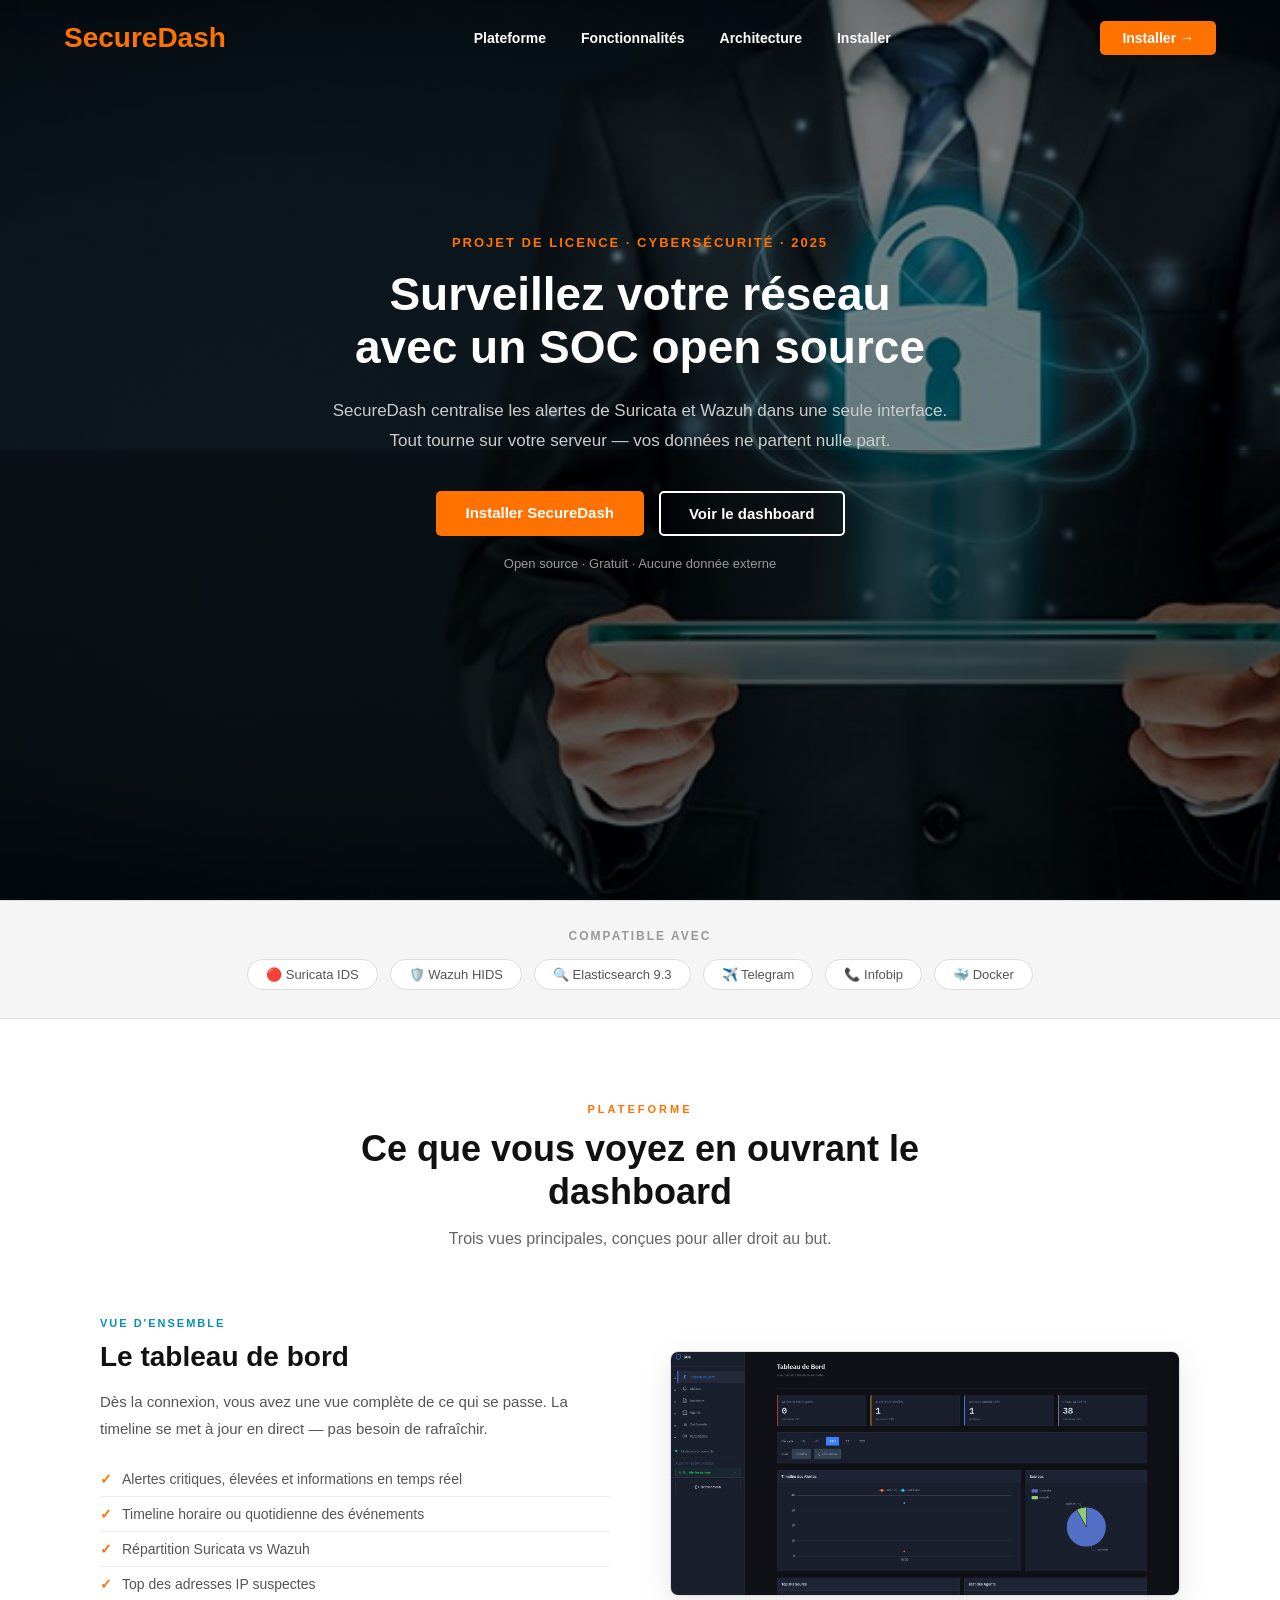
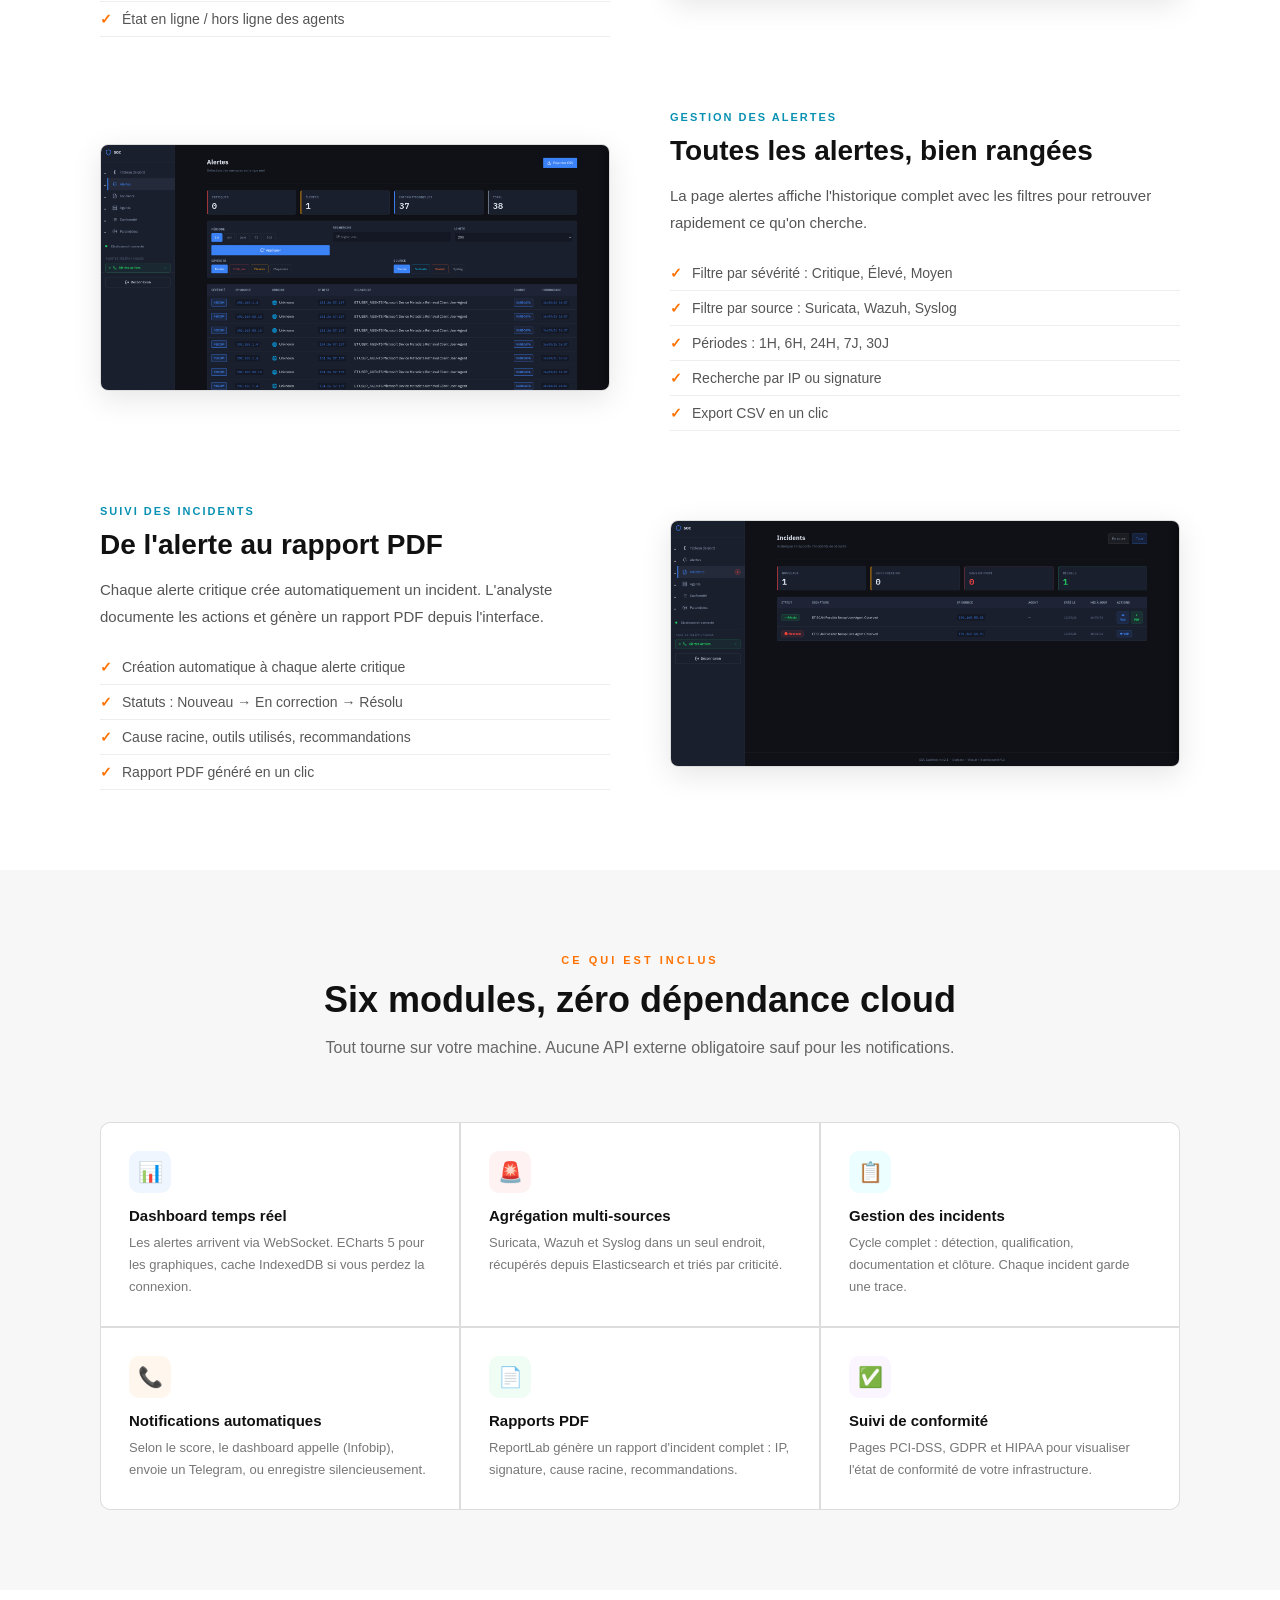
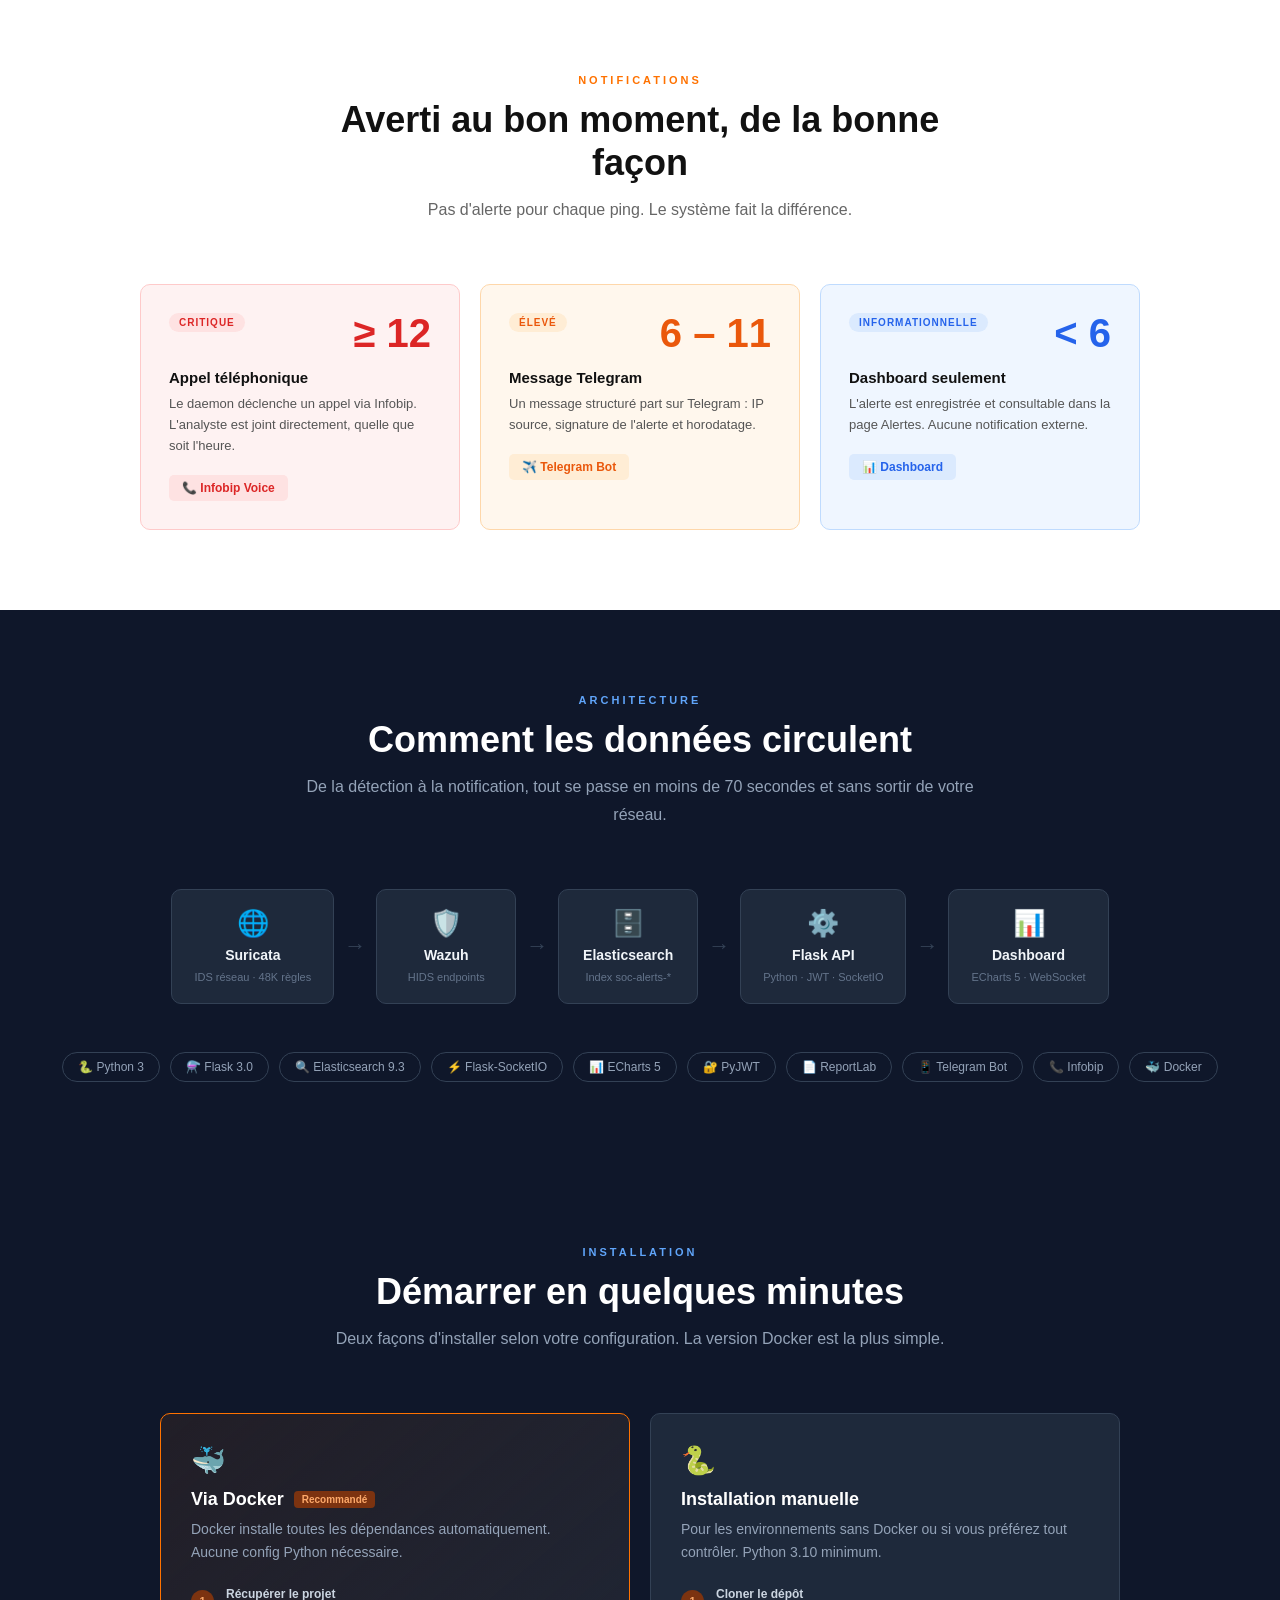
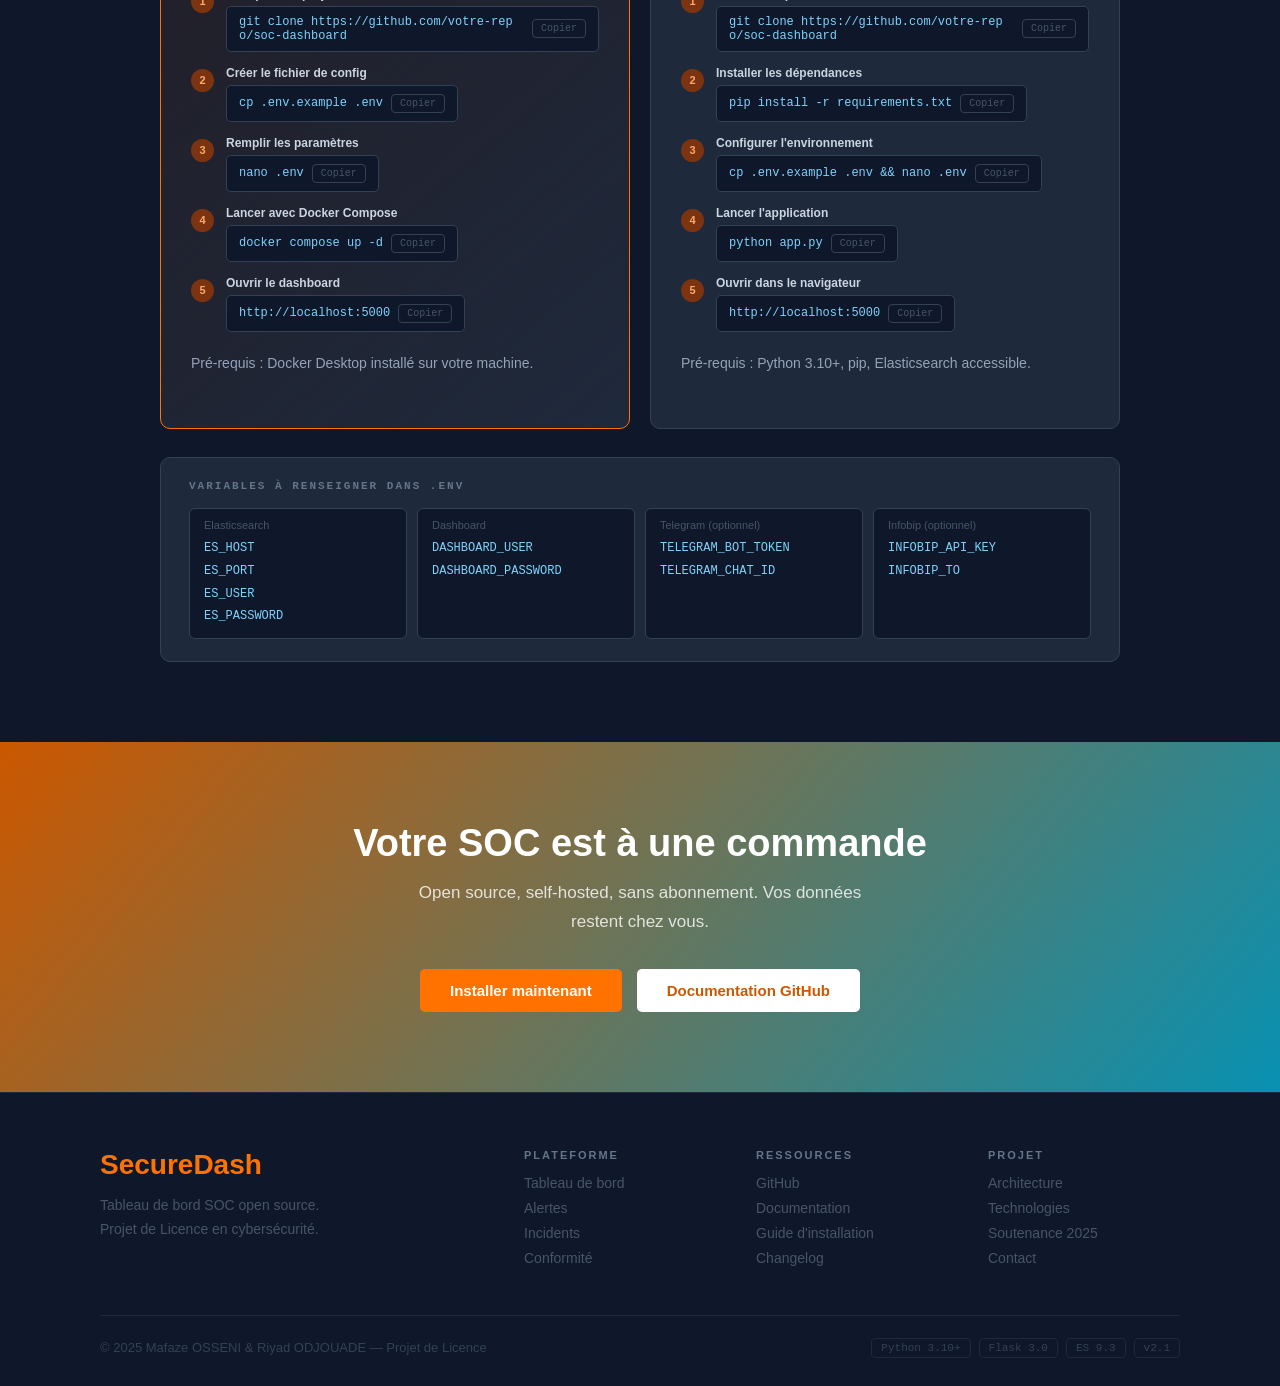
==== index.html @ e38f856a "site vitrine securedash" ====
<!DOCTYPE html>
<html lang="fr">
<head>
    <meta charset="UTF-8">
    <meta name="viewport" content="width=device-width, initial-scale=1.0">
    <title>Site vitrine Secure Dash</title>
    <link rel="stylesheet" href="style.css">
</head>
<body>

    <!-- HERO -->
    <div class="main">
        <div class="navbar">
            <div class="icon"> 
                <h2 class="logo">SecureDash</h2>
            </div>
            <div class="menu">
                <ul>
                    <li><a href="#plateforme">Plateforme</a></li>
                    <li><a href="#fonctionnalites">Fonctionnalités</a></li>
                    <li><a href="#architecture">Architecture</a></li>
                    <li><a href="#installer">Installer</a></li>
                </ul>
            </div>
            <div class="nav-btn">
                <a href="#installer" class="btn-installer">Installer →</a>
            </div>
        </div>

        <div class="hero-content">
            <p class="hero-label">Projet de Licence · Cybersécurité · 2025</p>
            <h1 class="hero-titre">Surveillez votre réseau<br>avec un SOC open source</h1>
            <p class="hero-desc">
                SecureDash centralise les alertes de Suricata et Wazuh dans une seule interface.<br>
                Tout tourne sur votre serveur — vos données ne partent nulle part.
            </p>
            <div class="hero-btns">
                <a href="#installer" class="btn-orange">Installer SecureDash</a>
                <a href="#plateforme" class="btn-transparent">Voir le dashboard</a>
            </div>
            <p class="hero-note">Open source · Gratuit · Aucune donnée externe</p>
        </div>
    </div>


    <!-- BARRE OUTILS -->
    <div class="barre-outils">
        <p class="barre-label">Compatible avec</p>
        <div class="outils-liste">
            <span class="outil">🔴 Suricata IDS</span>
            <span class="outil">🛡️ Wazuh HIDS</span>
            <span class="outil">🔍 Elasticsearch 9.3</span>
            <span class="outil">✈️ Telegram</span>
            <span class="outil">📞 Infobip</span>
            <span class="outil">🐳 Docker</span>
        </div>
    </div>


    <!-- PLATEFORME -->
    <div class="section" id="plateforme">
        <div class="section-header">
            <span class="section-tag">Plateforme</span>
            <h2>Ce que vous voyez en ouvrant le dashboard</h2>
            <p>Trois vues principales, conçues pour aller droit au but.</p>
        </div>

        <!-- Bloc 1 -->
        <div class="bloc-feature">
            <div class="bloc-texte">
                <span class="bloc-tag">Vue d'ensemble</span>
                <h3>Le tableau de bord</h3>
                <p>
                    Dès la connexion, vous avez une vue complète de ce qui se passe.
                    La timeline se met à jour en direct — pas besoin de rafraîchir.
                </p>
                <ul class="feature-list">
                    <li>Alertes critiques, élevées et informations en temps réel</li>
                    <li>Timeline horaire ou quotidienne des événements</li>
                    <li>Répartition Suricata vs Wazuh</li>
                    <li>Top des adresses IP suspectes</li>
                    <li>État en ligne / hors ligne des agents</li>
                </ul>
            </div>
            <div class="bloc-img">
                <img src="dashboard.png" alt="Tableau de bord SecureDash" onclick="ouvrirLightbox(this)">
            </div>
        </div>

        <!-- Bloc 2 -->
        <div class="bloc-feature bloc-feature-inverse">
            <div class="bloc-texte">
                <span class="bloc-tag">Gestion des alertes</span>
                <h3>Toutes les alertes, bien rangées</h3>
                <p>
                    La page alertes affiche l'historique complet avec les filtres
                    pour retrouver rapidement ce qu'on cherche.
                </p>
                <ul class="feature-list">
                    <li>Filtre par sévérité : Critique, Élevé, Moyen</li>
                    <li>Filtre par source : Suricata, Wazuh, Syslog</li>
                    <li>Périodes : 1H, 6H, 24H, 7J, 30J</li>
                    <li>Recherche par IP ou signature</li>
                    <li>Export CSV en un clic</li>
                </ul>
            </div>
            <div class="bloc-img">
                <img src="alertes.png" alt="Page alertes SecureDash" onclick="ouvrirLightbox(this)">
            </div>
        </div>

        <!-- Bloc 3 -->
        <div class="bloc-feature">
            <div class="bloc-texte">
                <span class="bloc-tag">Suivi des incidents</span>
                <h3>De l'alerte au rapport PDF</h3>
                <p>
                    Chaque alerte critique crée automatiquement un incident.
                    L'analyste documente les actions et génère un rapport PDF depuis l'interface.
                </p>
                <ul class="feature-list">
                    <li>Création automatique à chaque alerte critique</li>
                    <li>Statuts : Nouveau → En correction → Résolu</li>
                    <li>Cause racine, outils utilisés, recommandations</li>
                    <li>Rapport PDF généré en un clic</li>
                </ul>
            </div>
            <div class="bloc-img">
                <img src="incidents.png" alt="Gestion des incidents SecureDash" onclick="ouvrirLightbox(this)">
            </div>
        </div>
    </div>


    <!-- FONCTIONNALITES -->
    <div class="section section-gris" id="fonctionnalites">
        <div class="section-header">
            <span class="section-tag">Ce qui est inclus</span>
            <h2>Six modules, zéro dépendance cloud</h2>
            <p>Tout tourne sur votre machine. Aucune API externe obligatoire sauf pour les notifications.</p>
        </div>

        <div class="grille-6">

            <div class="carte">
                <div class="carte-icone icone-bleu">📊</div>
                <h4>Dashboard temps réel</h4>
                <p>Les alertes arrivent via WebSocket. ECharts 5 pour les graphiques, cache IndexedDB si vous perdez la connexion.</p>
            </div>

            <div class="carte">
                <div class="carte-icone icone-rouge">🚨</div>
                <h4>Agrégation multi-sources</h4>
                <p>Suricata, Wazuh et Syslog dans un seul endroit, récupérés depuis Elasticsearch et triés par criticité.</p>
            </div>

            <div class="carte">
                <div class="carte-icone icone-cyan">📋</div>
                <h4>Gestion des incidents</h4>
                <p>Cycle complet : détection, qualification, documentation et clôture. Chaque incident garde une trace.</p>
            </div>

            <div class="carte">
                <div class="carte-icone icone-orange">📞</div>
                <h4>Notifications automatiques</h4>
                <p>Selon le score, le dashboard appelle (Infobip), envoie un Telegram, ou enregistre silencieusement.</p>
            </div>

            <div class="carte">
                <div class="carte-icone icone-vert">📄</div>
                <h4>Rapports PDF</h4>
                <p>ReportLab génère un rapport d'incident complet : IP, signature, cause racine, recommandations.</p>
            </div>

            <div class="carte">
                <div class="carte-icone icone-violet">✅</div>
                <h4>Suivi de conformité</h4>
                <p>Pages PCI-DSS, GDPR et HIPAA pour visualiser l'état de conformité de votre infrastructure.</p>
            </div>

        </div>
    </div>


    <!-- NOTIFICATIONS -->
    <div class="section">
        <div class="section-header">
            <span class="section-tag">Notifications</span>
            <h2>Averti au bon moment, de la bonne façon</h2>
            <p>Pas d'alerte pour chaque ping. Le système fait la différence.</p>
        </div>

        <div class="grille-3">

            <div class="notif-carte notif-rouge">
                <div class="notif-haut">
                    <span class="notif-badge badge-rouge">CRITIQUE</span>
                    <span class="notif-score score-rouge">≥ 12</span>
                </div>
                <h4>Appel téléphonique</h4>
                <p>Le daemon déclenche un appel via Infobip. L'analyste est joint directement, quelle que soit l'heure.</p>
                <span class="notif-canal canal-rouge">📞 Infobip Voice</span>
            </div>

            <div class="notif-carte notif-orange">
                <div class="notif-haut">
                    <span class="notif-badge badge-orange">ÉLEVÉ</span>
                    <span class="notif-score score-orange">6 – 11</span>
                </div>
                <h4>Message Telegram</h4>
                <p>Un message structuré part sur Telegram : IP source, signature de l'alerte et horodatage.</p>
                <span class="notif-canal canal-orange">✈️ Telegram Bot</span>
            </div>

            <div class="notif-carte notif-bleu">
                <div class="notif-haut">
                    <span class="notif-badge badge-bleu">INFORMATIONNELLE</span>
                    <span class="notif-score score-bleu">&lt; 6</span>
                </div>
                <h4>Dashboard seulement</h4>
                <p>L'alerte est enregistrée et consultable dans la page Alertes. Aucune notification externe.</p>
                <span class="notif-canal canal-bleu">📊 Dashboard</span>
            </div>

        </div>
    </div>


    <!-- ARCHITECTURE -->
    <div class="section section-sombre" id="architecture">
        <div class="section-header">
            <span class="section-tag section-tag-clair">Architecture</span>
            <h2 class="titre-blanc">Comment les données circulent</h2>
            <p class="texte-gris">De la détection à la notification, tout se passe en moins de 70 secondes et sans sortir de votre réseau.</p>
        </div>

        <div class="flux">
            <div class="flux-bloc">
                <span class="flux-emoji">🌐</span>
                <strong>Suricata</strong>
                <small>IDS réseau · 48K règles</small>
            </div>
            <span class="flux-fleche">→</span>
            <div class="flux-bloc">
                <span class="flux-emoji">🛡️</span>
                <strong>Wazuh</strong>
                <small>HIDS endpoints</small>
            </div>
            <span class="flux-fleche">→</span>
            <div class="flux-bloc">
                <span class="flux-emoji">🗄️</span>
                <strong>Elasticsearch</strong>
                <small>Index soc-alerts-*</small>
            </div>
            <span class="flux-fleche">→</span>
            <div class="flux-bloc">
                <span class="flux-emoji">⚙️</span>
                <strong>Flask API</strong>
                <small>Python · JWT · SocketIO</small>
            </div>
            <span class="flux-fleche">→</span>
            <div class="flux-bloc">
                <span class="flux-emoji">📊</span>
                <strong>Dashboard</strong>
                <small>ECharts 5 · WebSocket</small>
            </div>
        </div>

        <div class="tech-liste">
            <span class="tech">🐍 Python 3</span>
            <span class="tech">⚗️ Flask 3.0</span>
            <span class="tech">🔍 Elasticsearch 9.3</span>
            <span class="tech">⚡ Flask-SocketIO</span>
            <span class="tech">📊 ECharts 5</span>
            <span class="tech">🔐 PyJWT</span>
            <span class="tech">📄 ReportLab</span>
            <span class="tech">📱 Telegram Bot</span>
            <span class="tech">📞 Infobip</span>
            <span class="tech">🐳 Docker</span>
        </div>
    </div>


    <!-- INSTALLATION -->
    <div class="section section-sombre" id="installer">
        <div class="section-header">
            <span class="section-tag section-tag-clair">Installation</span>
            <h2 class="titre-blanc">Démarrer en quelques minutes</h2>
            <p class="texte-gris">Deux façons d'installer selon votre configuration. La version Docker est la plus simple.</p>
        </div>

        <div class="install-grille">

            <!-- Docker -->
            <div class="install-carte install-vedette">
                <span class="install-emoji">🐳</span>
                <h3>Via Docker <span class="tag-recommande">Recommandé</span></h3>
                <p>Docker installe toutes les dépendances automatiquement. Aucune config Python nécessaire.</p>

                <div class="etapes">
                    <div class="etape">
                        <span class="etape-num">1</span>
                        <div>
                            <p class="etape-label">Récupérer le projet</p>
                            <div class="code-ligne">
                                <code>git clone https://github.com/votre-repo/soc-dashboard</code>
                                <button class="btn-copier" onclick="copier(this)">Copier</button>
                            </div>
                        </div>
                    </div>
                    <div class="etape">
                        <span class="etape-num">2</span>
                        <div>
                            <p class="etape-label">Créer le fichier de config</p>
                            <div class="code-ligne">
                                <code>cp .env.example .env</code>
                                <button class="btn-copier" onclick="copier(this)">Copier</button>
                            </div>
                        </div>
                    </div>
                    <div class="etape">
                        <span class="etape-num">3</span>
                        <div>
                            <p class="etape-label">Remplir les paramètres</p>
                            <div class="code-ligne">
                                <code>nano .env</code>
                                <button class="btn-copier" onclick="copier(this)">Copier</button>
                            </div>
                        </div>
                    </div>
                    <div class="etape">
                        <span class="etape-num">4</span>
                        <div>
                            <p class="etape-label">Lancer avec Docker Compose</p>
                            <div class="code-ligne">
                                <code>docker compose up -d</code>
                                <button class="btn-copier" onclick="copier(this)">Copier</button>
                            </div>
                        </div>
                    </div>
                    <div class="etape">
                        <span class="etape-num">5</span>
                        <div>
                            <p class="etape-label">Ouvrir le dashboard</p>
                            <div class="code-ligne">
                                <code>http://localhost:5000</code>
                                <button class="btn-copier" onclick="copier(this)">Copier</button>
                            </div>
                        </div>
                    </div>
                </div>
                <p class="install-note">Pré-requis : Docker Desktop installé sur votre machine.</p>
            </div>

            <!-- Manuel -->
            <div class="install-carte">
                <span class="install-emoji">🐍</span>
                <h3>Installation manuelle</h3>
                <p>Pour les environnements sans Docker ou si vous préférez tout contrôler. Python 3.10 minimum.</p>

                <div class="etapes">
                    <div class="etape">
                        <span class="etape-num">1</span>
                        <div>
                            <p class="etape-label">Cloner le dépôt</p>
                            <div class="code-ligne">
                                <code>git clone https://github.com/votre-repo/soc-dashboard</code>
                                <button class="btn-copier" onclick="copier(this)">Copier</button>
                            </div>
                        </div>
                    </div>
                    <div class="etape">
                        <span class="etape-num">2</span>
                        <div>
                            <p class="etape-label">Installer les dépendances</p>
                            <div class="code-ligne">
                                <code>pip install -r requirements.txt</code>
                                <button class="btn-copier" onclick="copier(this)">Copier</button>
                            </div>
                        </div>
                    </div>
                    <div class="etape">
                        <span class="etape-num">3</span>
                        <div>
                            <p class="etape-label">Configurer l'environnement</p>
                            <div class="code-ligne">
                                <code>cp .env.example .env && nano .env</code>
                                <button class="btn-copier" onclick="copier(this)">Copier</button>
                            </div>
                        </div>
                    </div>
                    <div class="etape">
                        <span class="etape-num">4</span>
                        <div>
                            <p class="etape-label">Lancer l'application</p>
                            <div class="code-ligne">
                                <code>python app.py</code>
                                <button class="btn-copier" onclick="copier(this)">Copier</button>
                            </div>
                        </div>
                    </div>
                    <div class="etape">
                        <span class="etape-num">5</span>
                        <div>
                            <p class="etape-label">Ouvrir dans le navigateur</p>
                            <div class="code-ligne">
                                <code>http://localhost:5000</code>
                                <button class="btn-copier" onclick="copier(this)">Copier</button>
                            </div>
                        </div>
                    </div>
                </div>
                <p class="install-note">Pré-requis : Python 3.10+, pip, Elasticsearch accessible.</p>
            </div>

        </div>

        <!-- Config .env -->
        <div class="env-bloc">
            <p class="env-titre">Variables à renseigner dans .env</p>
            <div class="env-grille">
                <div class="env-item">
                    <p class="env-cat">Elasticsearch</p>
                    <code>ES_HOST<br>ES_PORT<br>ES_USER<br>ES_PASSWORD</code>
                </div>
                <div class="env-item">
                    <p class="env-cat">Dashboard</p>
                    <code>DASHBOARD_USER<br>DASHBOARD_PASSWORD</code>
                </div>
                <div class="env-item">
                    <p class="env-cat">Telegram (optionnel)</p>
                    <code>TELEGRAM_BOT_TOKEN<br>TELEGRAM_CHAT_ID</code>
                </div>
                <div class="env-item">
                    <p class="env-cat">Infobip (optionnel)</p>
                    <code>INFOBIP_API_KEY<br>INFOBIP_TO</code>
                </div>
            </div>
        </div>
    </div>


    <!-- CTA -->
    <div class="cta">
        <h2>Votre SOC est à une commande</h2>
        <p>Open source, self-hosted, sans abonnement. Vos données restent chez vous.</p>
        <div class="cta-btns">
            <a href="#installer" class="btn-orange">Installer maintenant</a>
            <a href="https://github.com" class="btn-blanc" target="_blank">Documentation GitHub</a>
        </div>
    </div>


    <!-- FOOTER -->
    <div class="footer">
        <div class="footer-contenu">
            <div class="footer-marque">
                <h3 class="logo">SecureDash</h3>
                <p>Tableau de bord SOC open source.<br>Projet de Licence en cybersécurité.</p>
            </div>
            <div class="footer-col">
                <p class="footer-titre">Plateforme</p>
                <ul>
                    <li><a href="#plateforme">Tableau de bord</a></li>
                    <li><a href="#plateforme">Alertes</a></li>
                    <li><a href="#plateforme">Incidents</a></li>
                    <li><a href="#fonctionnalites">Conformité</a></li>
                </ul>
            </div>
            <div class="footer-col">
                <p class="footer-titre">Ressources</p>
                <ul>
                    <li><a href="https://github.com" target="_blank">GitHub</a></li>
                    <li><a href="#">Documentation</a></li>
                    <li><a href="#">Guide d'installation</a></li>
                    <li><a href="#">Changelog</a></li>
                </ul>
            </div>
            <div class="footer-col">
                <p class="footer-titre">Projet</p>
                <ul>
                    <li><a href="#architecture">Architecture</a></li>
                    <li><a href="#fonctionnalites">Technologies</a></li>
                    <li><a href="#">Soutenance 2025</a></li>
                    <li><a href="mailto:">Contact</a></li>
                </ul>
            </div>
        </div>
        <div class="footer-bas">
            <p>© 2025 Mafaze OSSENI &amp; Riyad ODJOUADE — Projet de Licence</p>
            <div class="footer-tags">
                <span>Python 3.10+</span>
                <span>Flask 3.0</span>
                <span>ES 9.3</span>
                <span>v2.1</span>
            </div>
        </div>
    </div>


    <!-- LIGHTBOX -->
    <div class="lightbox" id="lightbox" onclick="fermerLightbox()">
        <button class="lightbox-fermer" onclick="fermerLightbox()">✕ Fermer</button>
        <img id="lightbox-img" src="" alt="">
    </div>


    <script src="script.js"></script>

</body>
</html>
---- style.css ----
* {
    margin: 0;
    padding: 0;
    box-sizing: border-box;
}

body {
    font-family: 'Arial', sans-serif;
    color: #222;
}

/* =============================================
   NAVBAR & HERO
============================================= */

.main {
    width: 100%;
    background: linear-gradient(to top, rgba(0,0,0,0.65) 50%, rgba(0,0,0,0.5) 50%), url(cyber-security-article.jpg);
    background-position: center;
    background-size: cover;
    height: 100vh;
}

.navbar {
    width: 90%;
    max-width: 1200px;
    height: 75px;
    margin: auto;
    display: flex;
    align-items: center;
    justify-content: space-between;
}

.icon {
    width: 200px;
    height: 70px;
    display: flex;
    align-items: center;
}

.logo {
    color: #ff7200;
    font-size: 28px;
    font-family: 'Arial';
    font-weight: bold;
}

.menu ul {
    display: flex;
    gap: 35px;
    list-style: none;
    margin: 0;
    padding: 0;
    float: none;
}

.menu ul li {
    margin: 0;
}

.menu ul li a {
    text-decoration: none;
    color: #fff;
    font-family: 'Arial';
    font-weight: bold;
    font-size: 14px;
    transition: 0.4s ease-in-out;
}

.menu ul li a:hover {
    color: #ff7200;
}

.nav-btn {
    display: flex;
    align-items: center;
}

.btn-installer {
    background: #ff7200;
    color: #fff;
    text-decoration: none;
    padding: 9px 22px;
    font-size: 14px;
    font-weight: bold;
    border-radius: 5px;
    transition: 0.3s;
}

.btn-installer:hover {
    background: #e06400;
}

/* Hero content */

.hero-content {
    width: 90%;
    max-width: 700px;
    margin: 0 auto;
    padding-top: 160px;
    text-align: center;
}

.hero-label {
    color: #ff7200;
    font-size: 13px;
    font-weight: bold;
    letter-spacing: 2px;
    text-transform: uppercase;
    margin-bottom: 18px;
}

.hero-titre {
    color: #fff;
    font-size: 46px;
    font-weight: bold;
    line-height: 1.15;
    margin-bottom: 22px;
}

.hero-desc {
    color: #ccc;
    font-size: 17px;
    line-height: 1.75;
    margin-bottom: 36px;
}

.hero-btns {
    display: flex;
    gap: 15px;
    justify-content: center;
    margin-bottom: 20px;
}

.btn-orange {
    background: #ff7200;
    color: #fff;
    text-decoration: none;
    padding: 13px 30px;
    font-size: 15px;
    font-weight: bold;
    border-radius: 5px;
    transition: 0.3s;
}

.btn-orange:hover {
    background: #e06400;
}

.btn-transparent {
    background: transparent;
    color: #fff;
    text-decoration: none;
    padding: 12px 28px;
    font-size: 15px;
    font-weight: bold;
    border: 2px solid #fff;
    border-radius: 5px;
    transition: 0.3s;
}

.btn-transparent:hover {
    border-color: #ff7200;
    color: #ff7200;
}

.hero-note {
    color: #999;
    font-size: 13px;
}


/* =============================================
   BARRE OUTILS
============================================= */

.barre-outils {
    background: #f5f5f5;
    border-top: 1px solid #e0e0e0;
    border-bottom: 1px solid #e0e0e0;
    padding: 28px 40px;
    text-align: center;
}

.barre-label {
    font-size: 12px;
    font-weight: bold;
    color: #999;
    letter-spacing: 2px;
    text-transform: uppercase;
    margin-bottom: 16px;
}

.outils-liste {
    display: flex;
    justify-content: center;
    gap: 12px;
    flex-wrap: wrap;
}

.outil {
    font-size: 13px;
    color: #555;
    background: #fff;
    border: 1px solid #ddd;
    padding: 7px 18px;
    border-radius: 999px;
    display: flex;
    align-items: center;
    gap: 6px;
}


/* =============================================
   SECTIONS — BASE
============================================= */

.section {
    padding: 80px 40px;
    background: #fff;
}

.section-gris {
    background: #f7f7f7;
}

.section-sombre {
    background: #0f172a;
}

.section-header {
    text-align: center;
    max-width: 680px;
    margin: 0 auto 60px auto;
}

.section-tag {
    display: inline-block;
    font-size: 11px;
    font-weight: bold;
    color: #ff7200;
    letter-spacing: 3px;
    text-transform: uppercase;
    margin-bottom: 12px;
}

.section-tag-clair {
    color: #60a5fa;
}

.section-header h2 {
    font-size: 36px;
    font-weight: bold;
    color: #111;
    margin-bottom: 12px;
    line-height: 1.2;
}

.titre-blanc {
    color: #fff !important;
}

.section-header p {
    font-size: 16px;
    color: #666;
    line-height: 1.75;
}

.texte-gris {
    color: #94a3b8 !important;
}


/* =============================================
   BLOCS FEATURE (texte + image)
============================================= */

.bloc-feature {
    width: 90%;
    max-width: 1100px;
    margin: 0 auto 70px auto;
    display: flex;
    align-items: center;
    gap: 60px;
}

.bloc-feature:last-child {
    margin-bottom: 0;
}

.bloc-feature-inverse {
    flex-direction: row-reverse;
}

.bloc-texte {
    flex: 1;
}

.bloc-tag {
    display: inline-block;
    font-size: 11px;
    font-weight: bold;
    color: #0891b2;
    letter-spacing: 2px;
    text-transform: uppercase;
    margin-bottom: 10px;
}

.bloc-texte h3 {
    font-size: 28px;
    font-weight: bold;
    color: #111;
    margin-bottom: 14px;
    line-height: 1.25;
}

.bloc-texte p {
    font-size: 15px;
    color: #555;
    line-height: 1.8;
    margin-bottom: 20px;
}

.feature-list {
    list-style: none;
    padding: 0;
}

.feature-list li {
    font-size: 14px;
    color: #555;
    padding: 9px 0;
    border-bottom: 1px solid #eee;
    padding-left: 22px;
    position: relative;
}

.feature-list li::before {
    content: '✓';
    position: absolute;
    left: 0;
    color: #ff7200;
    font-weight: bold;
}

.bloc-img {
    flex: 1;
}

.bloc-img img {
    width: 100%;
    border: 1px solid #ddd;
    border-radius: 8px;
    box-shadow: 0 8px 30px rgba(0,0,0,0.1);
    cursor: zoom-in;
    transition: 0.2s;
}

.bloc-img img:hover {
    transform: translateY(-4px);
    box-shadow: 0 16px 40px rgba(0,0,0,0.14);
}


/* =============================================
   GRILLE FONCTIONNALITES
============================================= */

.grille-6 {
    width: 90%;
    max-width: 1100px;
    margin: 0 auto;
    display: flex;
    flex-wrap: wrap;
    gap: 2px;
    background: #ddd;
    border: 1px solid #ddd;
    border-radius: 10px;
    overflow: hidden;
}

.carte {
    background: #fff;
    padding: 28px;
    flex: 1 1 calc(33.33% - 2px);
    min-width: 260px;
    transition: 0.2s;
}

.carte:hover {
    background: #fafafa;
}

.carte-icone {
    width: 42px;
    height: 42px;
    border-radius: 10px;
    display: flex;
    align-items: center;
    justify-content: center;
    font-size: 20px;
    margin-bottom: 14px;
}

.icone-bleu   { background: #eff6ff; }
.icone-rouge  { background: #fef2f2; }
.icone-cyan   { background: #ecfeff; }
.icone-orange { background: #fff7ed; }
.icone-vert   { background: #f0fdf4; }
.icone-violet { background: #faf5ff; }

.carte h4 {
    font-size: 15px;
    font-weight: bold;
    color: #111;
    margin-bottom: 8px;
}

.carte p {
    font-size: 13px;
    color: #777;
    line-height: 1.7;
}


/* =============================================
   NOTIFICATIONS
============================================= */

.grille-3 {
    width: 90%;
    max-width: 1000px;
    margin: 0 auto;
    display: flex;
    gap: 20px;
    flex-wrap: wrap;
}

.notif-carte {
    flex: 1;
    min-width: 260px;
    border-radius: 10px;
    border: 1px solid;
    padding: 28px;
}

.notif-rouge  { background: #fef2f2; border-color: #fecaca; }
.notif-orange { background: #fff7ed; border-color: #fed7aa; }
.notif-bleu   { background: #eff6ff; border-color: #bfdbfe; }

.notif-haut {
    display: flex;
    justify-content: space-between;
    align-items: flex-start;
    margin-bottom: 16px;
}

.notif-badge {
    font-size: 10px;
    font-weight: bold;
    padding: 4px 10px;
    border-radius: 999px;
    letter-spacing: 1px;
}

.badge-rouge  { background: #fee2e2; color: #dc2626; }
.badge-orange { background: #ffedd5; color: #ea580c; }
.badge-bleu   { background: #dbeafe; color: #2563eb; }

.notif-score {
    font-size: 40px;
    font-weight: bold;
    line-height: 1;
}

.score-rouge  { color: #dc2626; }
.score-orange { color: #ea580c; }
.score-bleu   { color: #2563eb; }

.notif-carte h4 {
    font-size: 15px;
    font-weight: bold;
    color: #111;
    margin-bottom: 8px;
}

.notif-carte p {
    font-size: 13px;
    color: #555;
    line-height: 1.6;
    margin-bottom: 18px;
}

.notif-canal {
    display: inline-flex;
    align-items: center;
    gap: 6px;
    font-size: 12px;
    font-weight: bold;
    padding: 6px 13px;
    border-radius: 5px;
}

.canal-rouge  { background: #fee2e2; color: #dc2626; }
.canal-orange { background: #ffedd5; color: #ea580c; }
.canal-bleu   { background: #dbeafe; color: #2563eb; }


/* =============================================
   ARCHITECTURE
============================================= */

.flux {
    display: flex;
    align-items: center;
    justify-content: center;
    flex-wrap: wrap;
    gap: 0;
    margin-bottom: 48px;
}

.flux-bloc {
    background: #1e293b;
    border: 1px solid #334155;
    border-radius: 10px;
    padding: 18px 22px;
    text-align: center;
    min-width: 140px;
    transition: 0.2s;
}

.flux-bloc:hover {
    border-color: #ff7200;
}

.flux-emoji {
    font-size: 26px;
    display: block;
    margin-bottom: 8px;
}

.flux-bloc strong {
    display: block;
    font-size: 14px;
    color: #f1f5f9;
    margin-bottom: 4px;
}

.flux-bloc small {
    font-size: 11px;
    color: #64748b;
}

.flux-fleche {
    font-size: 22px;
    color: #334155;
    padding: 0 10px;
}

.tech-liste {
    display: flex;
    gap: 10px;
    flex-wrap: wrap;
    justify-content: center;
}

.tech {
    font-size: 12px;
    padding: 7px 15px;
    border: 1px solid #334155;
    border-radius: 999px;
    color: #94a3b8;
    display: flex;
    align-items: center;
    gap: 6px;
    transition: 0.2s;
    cursor: default;
}

.tech:hover {
    border-color: #ff7200;
    color: #ff7200;
}


/* =============================================
   INSTALLATION
============================================= */

.install-grille {
    width: 90%;
    max-width: 960px;
    margin: 0 auto;
    display: flex;
    gap: 20px;
    flex-wrap: wrap;
}

.install-carte {
    flex: 1;
    min-width: 300px;
    background: #1e293b;
    border: 1px solid #334155;
    border-radius: 10px;
    padding: 30px;
    transition: 0.2s;
}

.install-carte:hover {
    border-color: #ff7200;
}

.install-vedette {
    border-color: #ff7200;
    background: linear-gradient(140deg, rgba(255,114,0,0.08), #1e293b);
}

.install-emoji {
    font-size: 28px;
    display: block;
    margin-bottom: 12px;
}

.install-carte h3 {
    font-size: 18px;
    font-weight: bold;
    color: #fff;
    margin-bottom: 8px;
    display: flex;
    align-items: center;
    gap: 10px;
}

.tag-recommande {
    font-size: 10px;
    background: #7c3310;
    color: #fda96a;
    padding: 3px 8px;
    border-radius: 4px;
    font-weight: bold;
}

.install-carte > p {
    font-size: 14px;
    color: #94a3b8;
    line-height: 1.6;
    margin-bottom: 24px;
}

.etapes {
    margin-bottom: 20px;
}

.etape {
    display: flex;
    gap: 12px;
    margin-bottom: 14px;
    align-items: flex-start;
}

.etape-num {
    width: 23px;
    height: 23px;
    border-radius: 50%;
    background: #7c3310;
    font-size: 11px;
    color: #fda96a;
    font-weight: bold;
    display: flex;
    align-items: center;
    justify-content: center;
    flex-shrink: 0;
    margin-top: 3px;
}

.etape-label {
    font-size: 12px;
    font-weight: bold;
    color: #cbd5e1;
    margin-bottom: 5px;
}

.code-ligne {
    background: #0f172a;
    border: 1px solid #334155;
    border-radius: 5px;
    padding: 8px 12px;
    display: flex;
    align-items: center;
    justify-content: space-between;
    gap: 8px;
}

.code-ligne code {
    font-size: 12px;
    color: #7dd3fc;
    font-family: 'Courier New', monospace;
    word-break: break-all;
}

.btn-copier {
    font-size: 10px;
    color: #475569;
    cursor: pointer;
    padding: 3px 8px;
    border: 1px solid #334155;
    border-radius: 4px;
    background: none;
    font-family: 'Courier New', monospace;
    white-space: nowrap;
    transition: 0.15s;
}

.btn-copier:hover {
    color: #e2e8f0;
    border-color: #64748b;
}

.install-note {
    font-size: 12px;
    color: #475569;
    line-height: 1.6;
}

/* Bloc .env */

.env-bloc {
    width: 90%;
    max-width: 960px;
    margin: 28px auto 0 auto;
    background: #1e293b;
    border: 1px solid #334155;
    border-radius: 10px;
    padding: 22px 28px;
}

.env-titre {
    font-size: 11px;
    font-weight: bold;
    color: #64748b;
    letter-spacing: 2px;
    text-transform: uppercase;
    margin-bottom: 16px;
    font-family: 'Courier New', monospace;
}

.env-grille {
    display: flex;
    gap: 10px;
    flex-wrap: wrap;
}

.env-item {
    background: #0f172a;
    border: 1px solid #334155;
    border-radius: 6px;
    padding: 10px 14px;
    flex: 1;
    min-width: 160px;
}

.env-cat {
    font-size: 11px;
    color: #475569;
    margin-bottom: 6px;
}

.env-item code {
    font-size: 12px;
    color: #7dd3fc;
    font-family: 'Courier New', monospace;
    line-height: 1.8;
}


/* =============================================
   CTA
============================================= */

.cta {
    background: linear-gradient(130deg, #cc5800, #0891b2);
    padding: 80px 40px;
    text-align: center;
}

.cta h2 {
    font-size: 38px;
    font-weight: bold;
    color: #fff;
    margin-bottom: 14px;
}

.cta p {
    font-size: 17px;
    color: rgba(255,255,255,0.8);
    max-width: 480px;
    margin: 0 auto 32px auto;
    line-height: 1.7;
}

.cta-btns {
    display: flex;
    gap: 15px;
    justify-content: center;
    flex-wrap: wrap;
}

.btn-blanc {
    background: #fff;
    color: #cc5800;
    text-decoration: none;
    padding: 13px 30px;
    font-size: 15px;
    font-weight: bold;
    border-radius: 5px;
    transition: 0.3s;
}

.btn-blanc:hover {
    background: #f0f0f0;
}


/* =============================================
   FOOTER
============================================= */

.footer {
    background: #0f172a;
    border-top: 1px solid #1e293b;
    padding: 56px 40px 28px 40px;
}

.footer-contenu {
    width: 90%;
    max-width: 1100px;
    margin: 0 auto 40px auto;
    display: flex;
    gap: 40px;
    flex-wrap: wrap;
}

.footer-marque {
    flex: 2;
    min-width: 200px;
}

.footer-marque p {
    font-size: 14px;
    color: #475569;
    line-height: 1.75;
    margin-top: 12px;
    max-width: 240px;
}

.footer-col {
    flex: 1;
    min-width: 130px;
}

.footer-titre {
    font-size: 11px;
    font-weight: bold;
    color: #64748b;
    letter-spacing: 2px;
    text-transform: uppercase;
    margin-bottom: 14px;
}

.footer-col ul {
    list-style: none;
    padding: 0;
    margin: 0;
    float: none;
    display: block;
}

.footer-col ul li {
    margin-bottom: 9px;
    margin-left: 0;
    font-size: 14px;
}

.footer-col ul li a {
    color: #475569;
    text-decoration: none;
    transition: 0.15s;
    font-weight: normal;
}

.footer-col ul li a:hover {
    color: #ff7200;
}

.footer-bas {
    width: 90%;
    max-width: 1100px;
    margin: 0 auto;
    border-top: 1px solid #1e293b;
    padding-top: 22px;
    display: flex;
    justify-content: space-between;
    align-items: center;
    flex-wrap: wrap;
    gap: 12px;
}

.footer-bas p {
    font-size: 13px;
    color: #334155;
}

.footer-tags {
    display: flex;
    gap: 8px;
}

.footer-tags span {
    font-size: 11px;
    color: #334155;
    padding: 3px 9px;
    border: 1px solid #1e293b;
    border-radius: 4px;
    font-family: 'Courier New', monospace;
}


/* =============================================
   LIGHTBOX
============================================= */

.lightbox {
    display: none;
    position: fixed;
    top: 0;
    left: 0;
    width: 100%;
    height: 100%;
    background: rgba(0,0,0,0.88);
    z-index: 999;
    align-items: center;
    justify-content: center;
    padding: 40px;
}

.lightbox.ouvert {
    display: flex;
}

.lightbox img {
    max-width: 100%;
    max-height: 88vh;
    border-radius: 6px;
    border: 1px solid #334155;
}

.lightbox-fermer {
    position: absolute;
    top: 20px;
    right: 20px;
    background: none;
    border: 1px solid #334155;
    color: #64748b;
    font-size: 13px;
    padding: 7px 14px;
    border-radius: 5px;
    cursor: pointer;
    transition: 0.15s;
    font-family: 'Arial';
}

.lightbox-fermer:hover {
    color: #fff;
    border-color: #fff;
}


/* =============================================
   RESPONSIVE
============================================= */

@media (max-width: 900px) {

    .menu { display: none; }

    .hero-titre { font-size: 32px; }
    .hero-btns { flex-direction: column; align-items: center; }

    .bloc-feature,
    .bloc-feature-inverse {
        flex-direction: column;
        gap: 30px;
    }

    .grille-6 { flex-direction: column; }
    .carte { flex: none; min-width: unset; }

    .grille-3,
    .install-grille {
        flex-direction: column;
    }

    .flux { flex-direction: column; }
    .flux-fleche { transform: rotate(90deg); padding: 4px 0; }

    .footer-contenu { flex-direction: column; }
    .footer-bas { flex-direction: column; align-items: flex-start; }

    .section { padding: 60px 20px; }
    .barre-outils { padding: 24px 20px; }
    .cta { padding: 60px 20px; }
    .footer { padding: 44px 20px 24px 20px; }
}
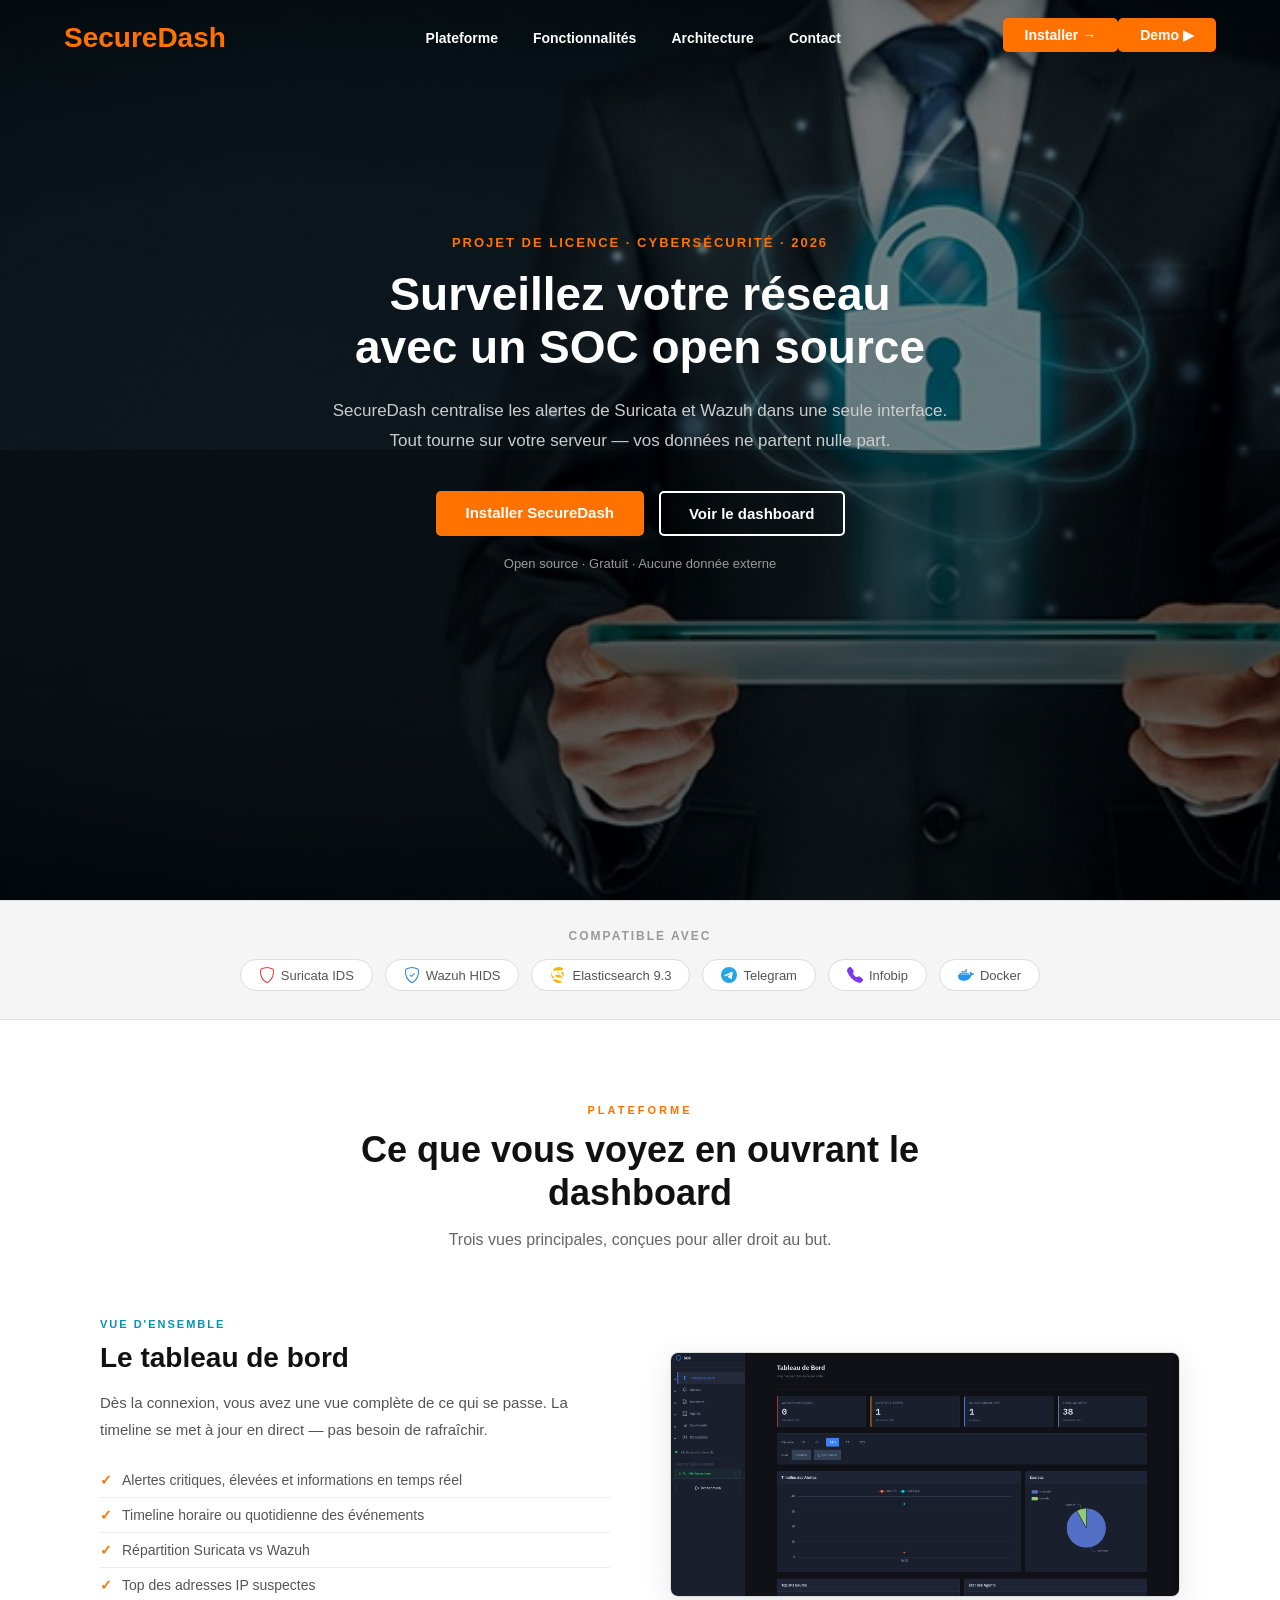
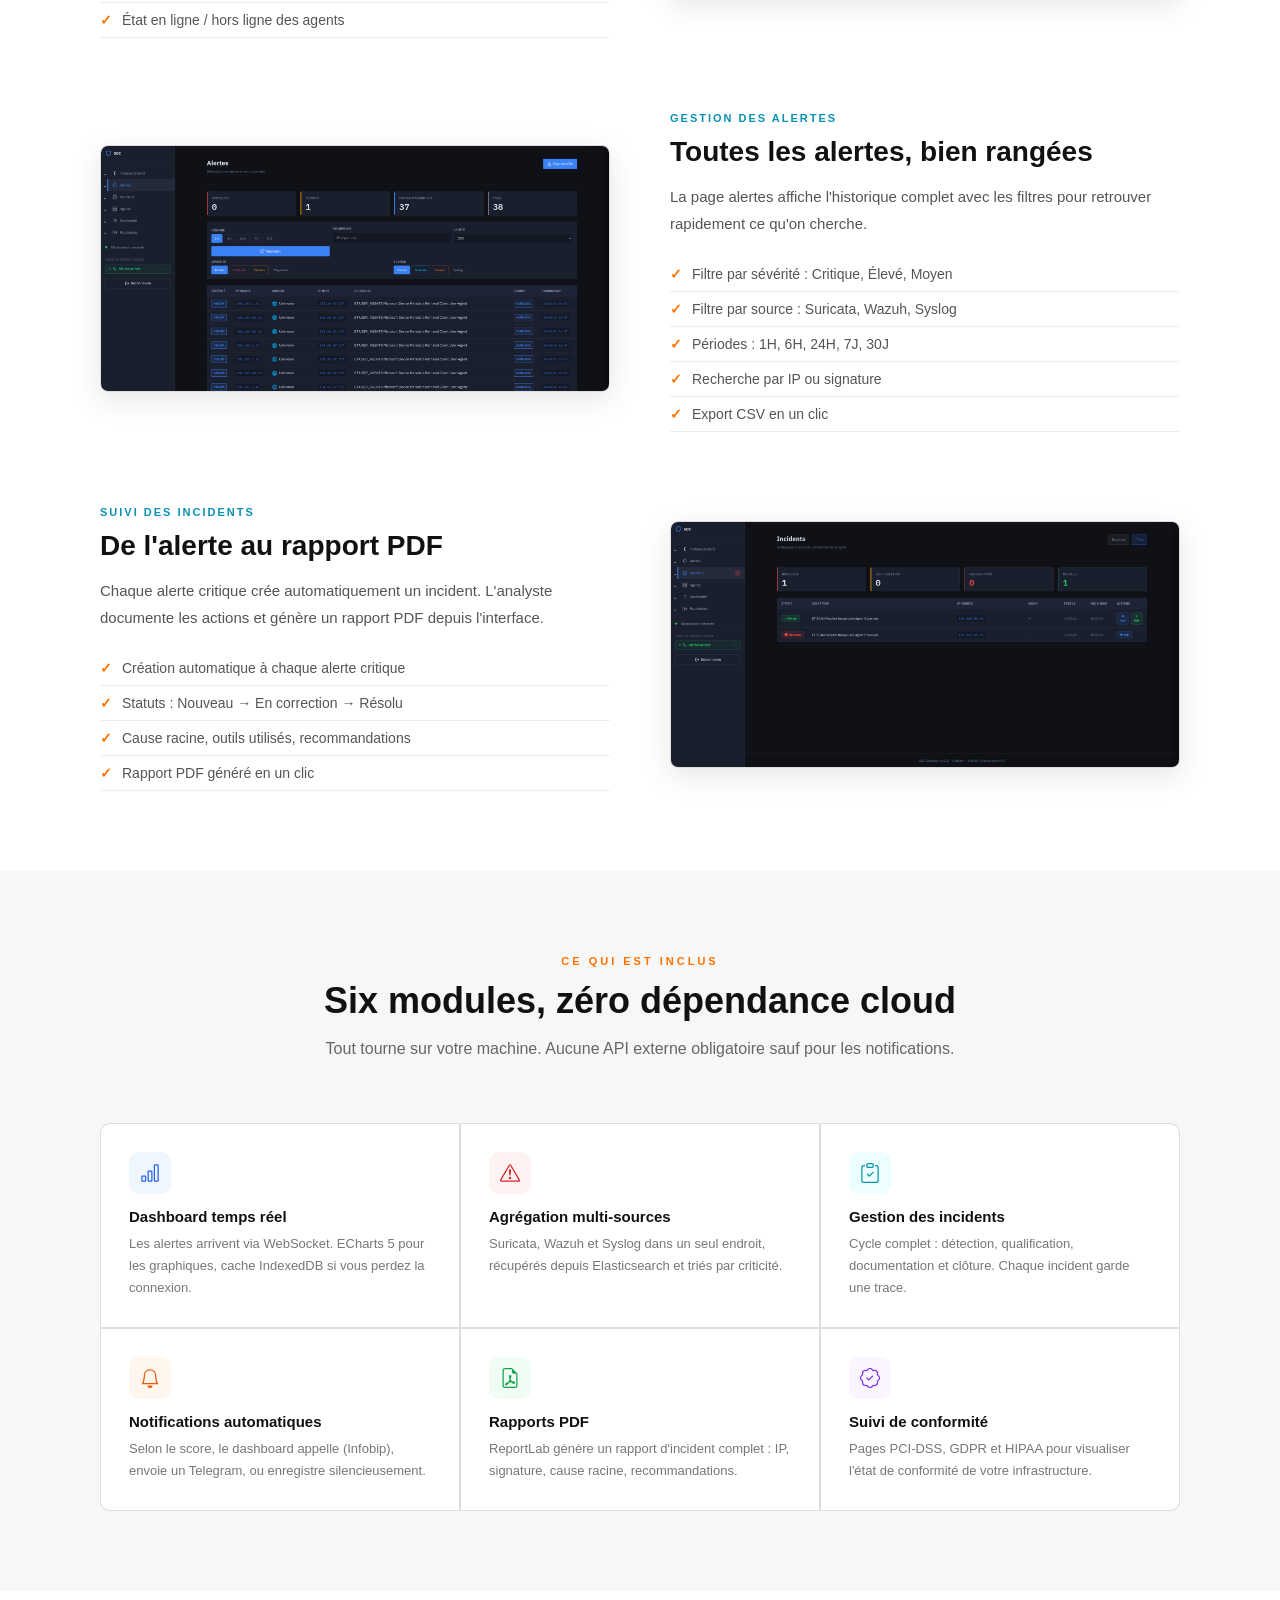
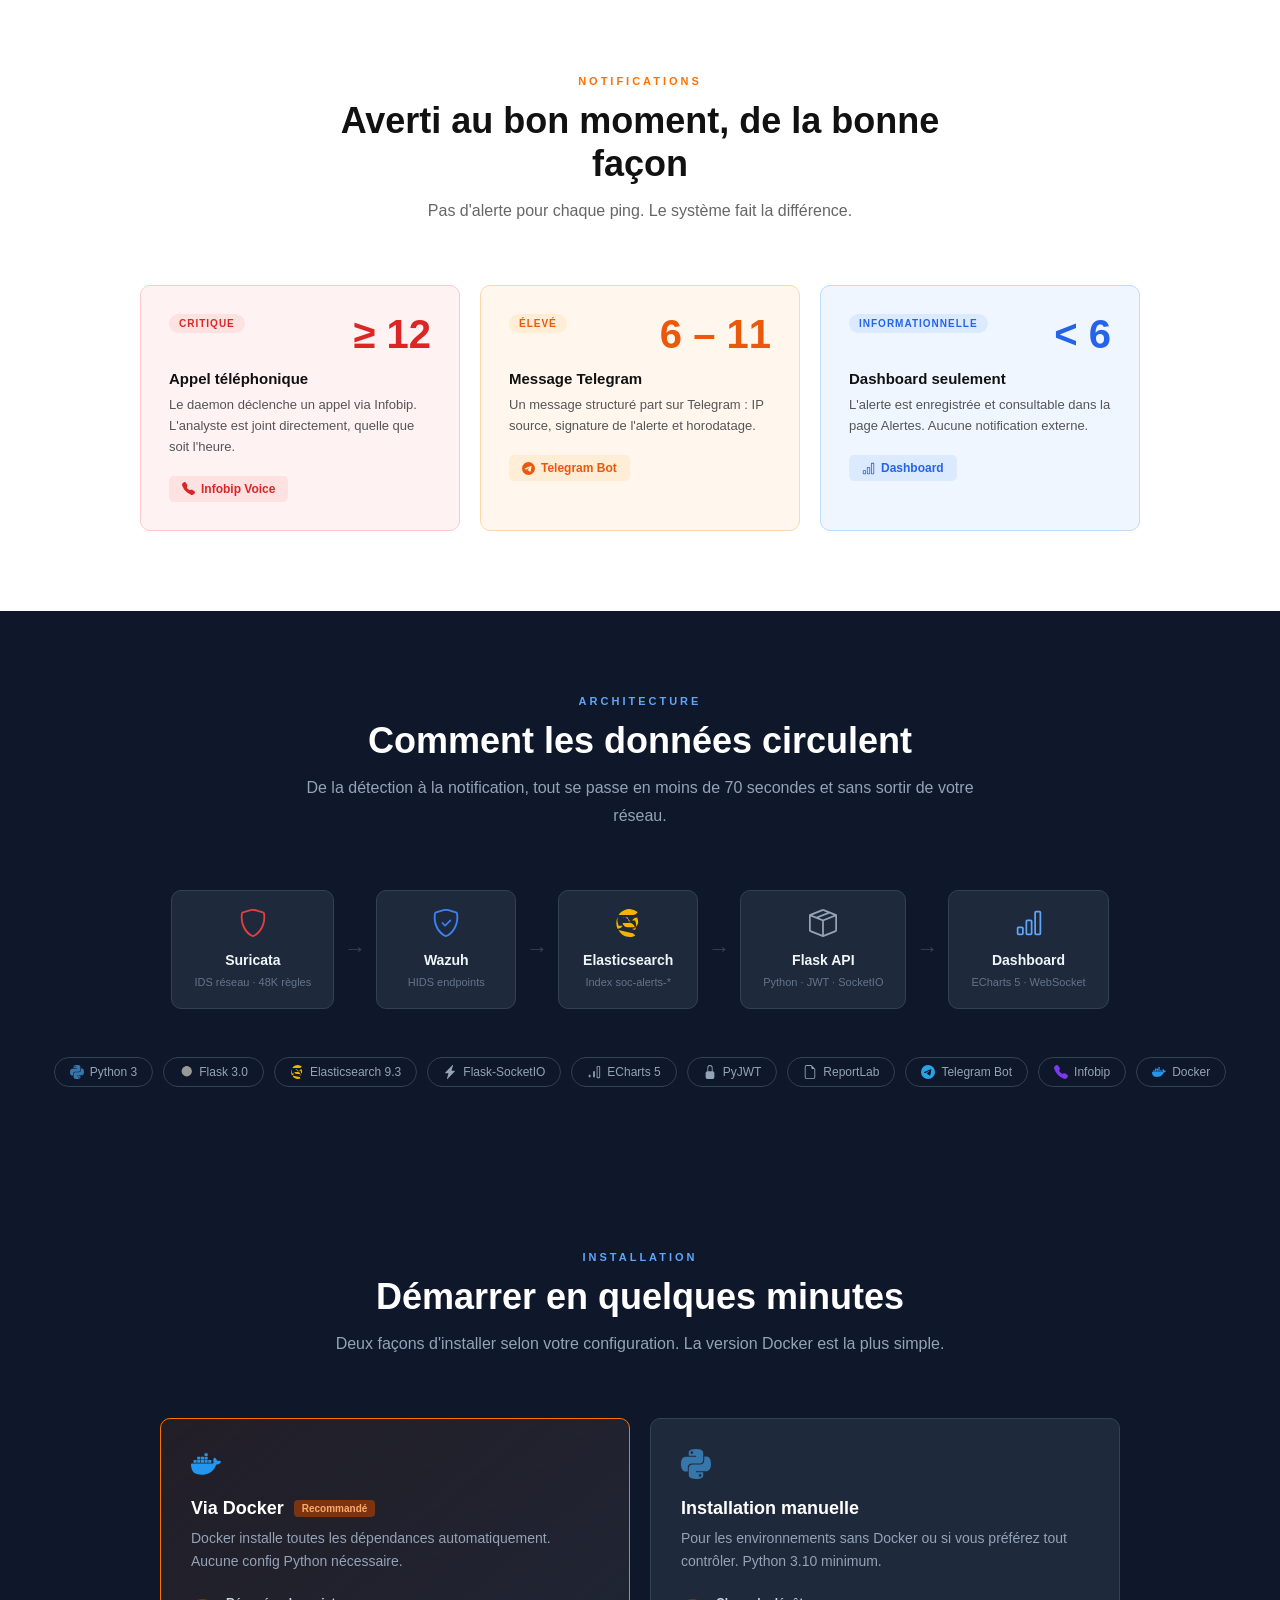
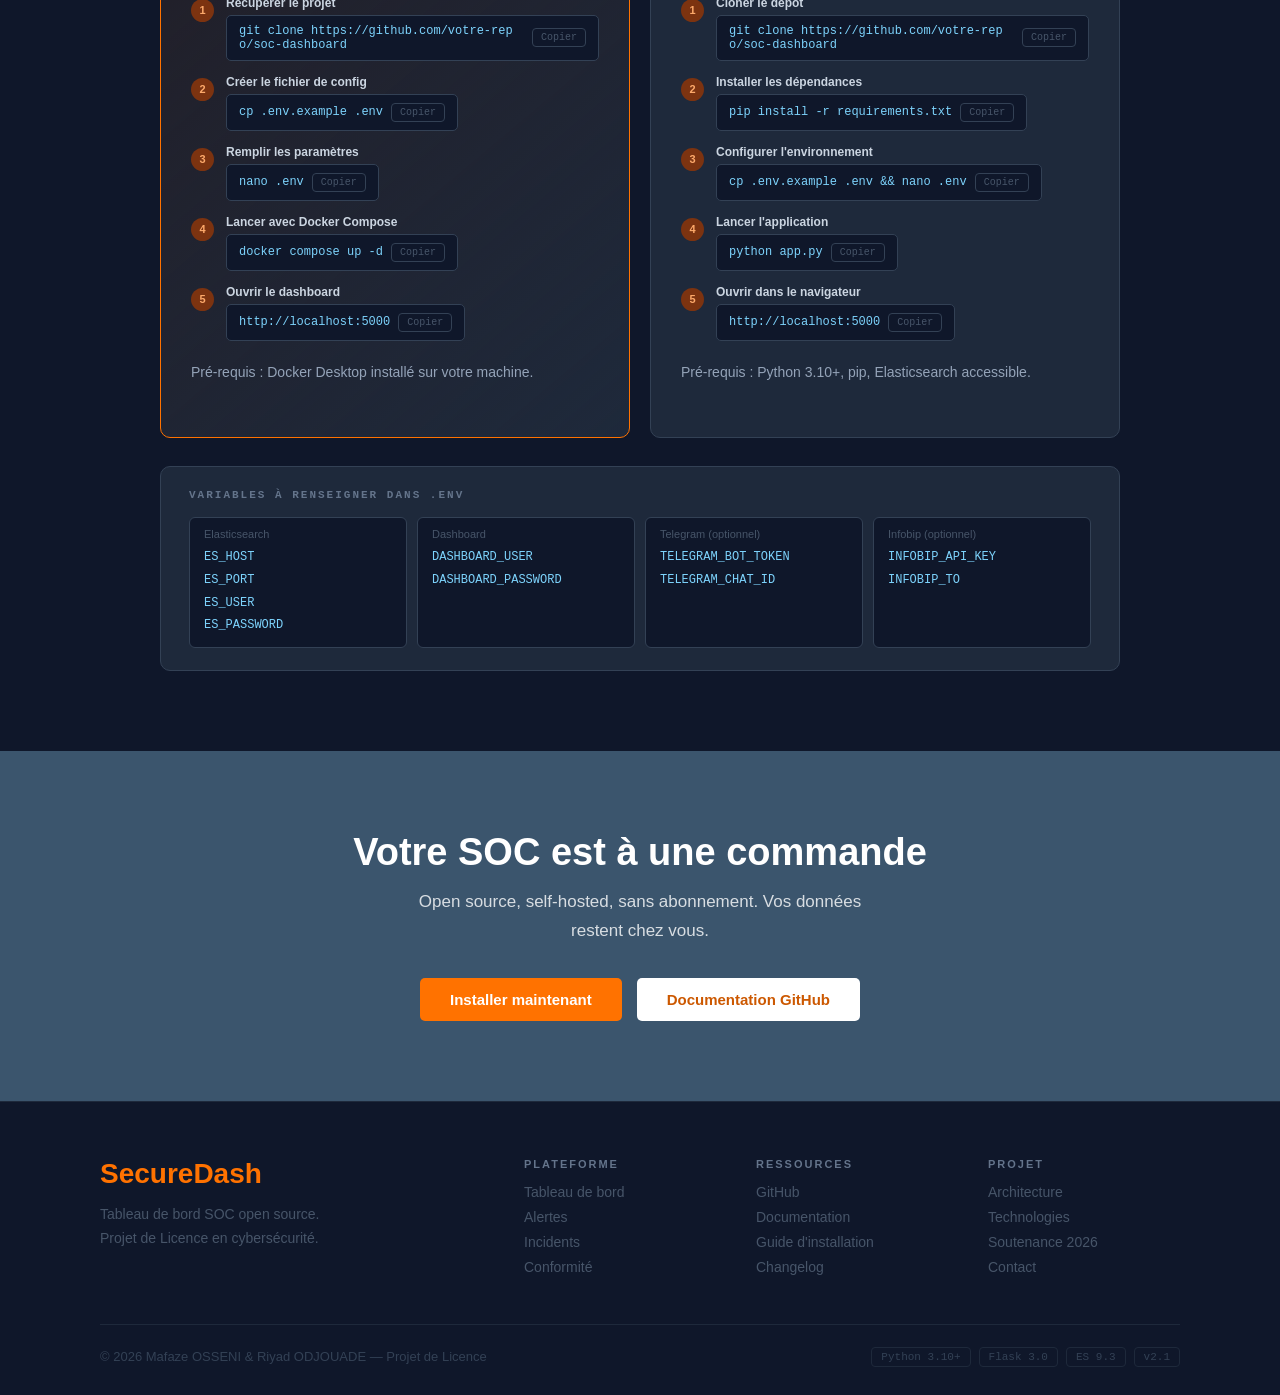
==== commit d744faa2: "mise à jour demo" ====
--- a/index.html
+++ b/index.html
@@ -19,16 +19,17 @@
                     <li><a href="#plateforme">Plateforme</a></li>
                     <li><a href="#fonctionnalites">Fonctionnalités</a></li>
                     <li><a href="#architecture">Architecture</a></li>
-                    <li><a href="#installer">Installer</a></li>
+                    <li><a href="#contact">Contact</a></li>
                 </ul>
             </div>
             <div class="nav-btn">
-                <a href="#installer" class="btn-installer">Installer →</a>
-            </div>
+                <a href="#installer" class="btn-installer">Installer →</a> <br><br>
+                <a href="demo.html" class="btn-installer">Demo ▶︎</a>
+            </div> 
         </div>
 
         <div class="hero-content">
-            <p class="hero-label">Projet de Licence · Cybersécurité · 2025</p>
+            <p class="hero-label">Projet de Licence · Cybersécurité · 2026</p>
             <h1 class="hero-titre">Surveillez votre réseau<br>avec un SOC open source</h1>
             <p class="hero-desc">
                 SecureDash centralise les alertes de Suricata et Wazuh dans une seule interface.<br>
@@ -47,12 +48,49 @@
     <div class="barre-outils">
         <p class="barre-label">Compatible avec</p>
         <div class="outils-liste">
-            <span class="outil">🔴 Suricata IDS</span>
-            <span class="outil">🛡️ Wazuh HIDS</span>
-            <span class="outil">🔍 Elasticsearch 9.3</span>
-            <span class="outil">✈️ Telegram</span>
-            <span class="outil">📞 Infobip</span>
-            <span class="outil">🐳 Docker</span>
+            <span class="outil">
+                <!-- Suricata : bouclier réseau -->
+                <svg xmlns="http://www.w3.org/2000/svg" width="16" height="16" fill="#e53e3e" viewBox="0 0 16 16">
+                    <path d="M5.338 1.59a61 61 0 0 0-2.837.856.481.481 0 0 0-.328.39c-.554 4.157.726 7.19 2.253 9.188a10.7 10.7 0 0 0 2.287 2.233c.346.244.652.42.893.533q.18.085.293.118a1 1 0 0 0 .101.025 1 1 0 0 0 .1-.025q.114-.034.294-.118c.24-.113.547-.29.893-.533a10.7 10.7 0 0 0 2.287-2.233c1.527-1.997 2.807-5.031 2.253-9.188a.48.48 0 0 0-.328-.39c-.651-.213-1.75-.56-2.837-.855C9.552 1.29 8.531 1.067 8 1.067c-.53 0-1.552.223-2.662.524zM5.072.56C6.157.265 7.31 0 8 0s1.843.265 2.928.56c1.11.3 2.229.655 2.887.87a1.54 1.54 0 0 1 1.044 1.262c.596 4.477-.787 7.795-2.465 9.99a11.8 11.8 0 0 1-2.517 2.453 7 7 0 0 1-1.048.625c-.28.132-.581.24-.883.24s-.603-.108-.883-.24a7 7 0 0 1-1.048-.625 11.8 11.8 0 0 1-2.517-2.453C1.928 10.487.545 7.169 1.141 2.692A1.54 1.54 0 0 1 2.185 1.43 63 63 0 0 1 5.072.56"/>
+                </svg>
+                Suricata IDS
+            </span>
+            <span class="outil">
+                <!-- Wazuh : shield-check -->
+                <svg xmlns="http://www.w3.org/2000/svg" width="16" height="16" fill="#3182ce" viewBox="0 0 16 16">
+                    <path d="M5.338 1.59a61 61 0 0 0-2.837.856.481.481 0 0 0-.328.39c-.554 4.157.726 7.19 2.253 9.188a10.7 10.7 0 0 0 2.287 2.233c.346.244.652.42.893.533q.18.085.293.118a1 1 0 0 0 .101.025 1 1 0 0 0 .1-.025q.114-.034.294-.118c.24-.113.547-.29.893-.533a10.7 10.7 0 0 0 2.287-2.233c1.527-1.997 2.807-5.031 2.253-9.188a.48.48 0 0 0-.328-.39c-.651-.213-1.75-.56-2.837-.855C9.552 1.29 8.531 1.067 8 1.067c-.53 0-1.552.223-2.662.524zM5.072.56C6.157.265 7.31 0 8 0s1.843.265 2.928.56c1.11.3 2.229.655 2.887.87a1.54 1.54 0 0 1 1.044 1.262c.596 4.477-.787 7.795-2.465 9.99a11.8 11.8 0 0 1-2.517 2.453 7 7 0 0 1-1.048.625c-.28.132-.581.24-.883.24s-.603-.108-.883-.24a7 7 0 0 1-1.048-.625 11.8 11.8 0 0 1-2.517-2.453C1.928 10.487.545 7.169 1.141 2.692A1.54 1.54 0 0 1 2.185 1.43 63 63 0 0 1 5.072.56"/>
+                    <path d="M10.854 6.146a.5.5 0 0 1 0 .708l-3 3a.5.5 0 0 1-.708 0l-1.5-1.5a.5.5 0 1 1 .708-.708L7.5 8.793l2.646-2.647a.5.5 0 0 1 .708 0"/>
+                </svg>
+                Wazuh HIDS
+            </span>
+            <span class="outil">
+                <!-- Elasticsearch : simple icon -->
+                <svg xmlns="http://www.w3.org/2000/svg" width="16" height="16" viewBox="0 0 24 24" fill="#f4b400">
+                    <path d="M13.394 0C9.443 0 5.935 2.044 3.86 5.148h12.142a4.79 4.79 0 0 0 4.282-2.624A13.3 13.3 0 0 0 13.394 0M3.055 6.93A13.3 13.3 0 0 0 2 12c0 1.782.353 3.479.977 5.028h.073a4.79 4.79 0 0 0 4.282-2.625H3.88A13.1 13.1 0 0 1 3.055 6.93m.805 11.119C5.934 21.957 9.441 24 13.394 24c1.744 0 3.38-.422 4.822-1.167a4.79 4.79 0 0 0-4.205-2.509zm11.279-.944a4.79 4.79 0 0 0 4.261-2.589A13.2 13.2 0 0 0 20.79 12c0-1.664-.308-3.255-.866-4.723a4.79 4.79 0 0 0-4.318 2.657H18.1a13.1 13.1 0 0 1 .845 4.089l-.007.218a13.1 13.1 0 0 1-.787 3.86zm-3.02-5.104H7.332a4.79 4.79 0 0 0 4.792 3.573h5.77a4.79 4.79 0 0 0-5.775-3.573m-.495-5.002a4.79 4.79 0 0 0 4.792 3.572H12.65A4.79 4.79 0 0 0 6.88 6.999z"/>
+                </svg>
+                Elasticsearch 9.3
+            </span>
+            <span class="outil">
+                <!-- Telegram : simple icon -->
+                <svg xmlns="http://www.w3.org/2000/svg" width="16" height="16" fill="#26a5e4" viewBox="0 0 16 16">
+                    <path d="M16 8A8 8 0 1 1 0 8a8 8 0 0 1 16 0M8.287 5.906q-1.168.486-4.666 2.01-.567.225-.595.442c-.03.243.275.339.69.47l.175.055c.408.133.958.288 1.243.294q.39.01.868-.32 3.269-2.206 3.374-2.23c.05-.012.12-.026.166.016s.042.12.037.141c-.03.129-1.227 1.241-1.846 1.817-.193.18-.33.307-.358.336a8 8 0 0 1-.188.186c-.38.366-.664.64.015 1.088.327.216.589.393.85.571.284.194.568.387.936.629q.14.092.27.187c.331.236.63.448.997.414.214-.02.435-.22.547-.82.265-1.417.786-4.486.906-5.751a1.4 1.4 0 0 0-.013-.315.34.34 0 0 0-.114-.217.53.53 0 0 0-.31-.093c-.3.005-.763.166-2.984 1.09"/>
+                </svg>
+                Telegram
+            </span>
+            <span class="outil">
+                <!-- Infobip : téléphone -->
+                <svg xmlns="http://www.w3.org/2000/svg" width="16" height="16" fill="#7c3aed" viewBox="0 0 16 16">
+                    <path fill-rule="evenodd" d="M1.885.511a1.745 1.745 0 0 1 2.61.163L6.29 2.98c.329.423.445.974.315 1.494l-.547 2.19a.68.68 0 0 0 .178.643l2.457 2.457a.68.68 0 0 0 .644.178l2.189-.547a1.75 1.75 0 0 1 1.494.315l2.306 1.794c.829.645.905 1.87.163 2.611l-1.034 1.034c-.74.74-1.846 1.065-2.877.702a18.6 18.6 0 0 1-7.01-4.42 18.6 18.6 0 0 1-4.42-7.009c-.362-1.03-.037-2.137.703-2.877z"/>
+                </svg>
+                Infobip
+            </span>
+            <span class="outil">
+                <!-- Docker : simple icon -->
+                <svg xmlns="http://www.w3.org/2000/svg" width="16" height="16" viewBox="0 0 24 24" fill="#2496ed">
+                    <path d="M13.983 11.078h2.119a.186.186 0 0 0 .186-.185V9.006a.186.186 0 0 0-.186-.186h-2.119a.185.185 0 0 0-.185.185v1.888c0 .102.083.185.185.185m-2.954-5.43h2.118a.186.186 0 0 0 .186-.186V3.574a.186.186 0 0 0-.186-.185h-2.118a.185.185 0 0 0-.185.185v1.888c0 .102.082.185.185.185m0 2.716h2.118a.187.187 0 0 0 .186-.186V6.29a.186.186 0 0 0-.186-.185h-2.118a.185.185 0 0 0-.185.185v1.887c0 .102.082.186.185.186m-2.93 0h2.12a.186.186 0 0 0 .184-.186V6.29a.185.185 0 0 0-.185-.185H8.1a.185.185 0 0 0-.185.185v1.887c0 .102.083.186.185.186m-2.964 0h2.119a.186.186 0 0 0 .185-.186V6.29a.185.185 0 0 0-.185-.185H5.136a.186.186 0 0 0-.186.185v1.887c0 .102.084.186.186.186m5.893 2.715h2.118a.186.186 0 0 0 .186-.185V9.006a.186.186 0 0 0-.186-.186h-2.118a.185.185 0 0 0-.185.185v1.888c0 .102.082.185.185.185m-2.93 0h2.12a.185.185 0 0 0 .184-.185V9.006a.185.185 0 0 0-.184-.186h-2.12a.185.185 0 0 0-.184.185v1.888c0 .102.083.185.185.185m-2.964 0h2.119a.185.185 0 0 0 .185-.185V9.006a.185.185 0 0 0-.184-.186h-2.12a.186.186 0 0 0-.186.186v1.887c0 .102.084.185.186.185m-2.92 0h2.12a.186.186 0 0 0 .184-.185V9.006a.185.185 0 0 0-.184-.186h-2.12a.185.185 0 0 0-.185.185v1.888c0 .102.083.185.185.185M23.763 9.89c-.065-.051-.672-.51-1.954-.51-.338.001-.676.03-1.01.087-.248-1.7-1.653-2.53-1.716-2.566l-.344-.199-.226.327c-.284.438-.49.922-.612 1.43-.23.97-.09 1.882.403 2.661-.595.332-1.55.413-1.744.42H.751a.751.751 0 0 0-.75.748 11.376 11.376 0 0 0 .692 4.062c.545 1.428 1.355 2.48 2.41 3.124 1.18.723 3.1 1.137 5.275 1.137.983.003 1.963-.086 2.93-.266a12.248 12.248 0 0 0 3.823-1.389c.98-.567 1.86-1.288 2.61-2.136 1.252-1.418 1.998-2.997 2.553-4.4h.221c1.372 0 2.215-.549 2.68-1.009.309-.293.55-.65.707-1.046l.098-.288Z"/>
+                </svg>
+                Docker
+            </span>
         </div>
     </div>
 
@@ -143,37 +181,72 @@
         <div class="grille-6">
 
             <div class="carte">
-                <div class="carte-icone icone-bleu">📊</div>
+                <div class="carte-icone icone-bleu">
+                    <!-- bar-chart -->
+                    <svg xmlns="http://www.w3.org/2000/svg" width="20" height="20" fill="#2563eb" viewBox="0 0 16 16">
+                        <path d="M4 11H2v3h2zm5-4H7v7h2zm5-5v12h-2V2zm-2-1a1 1 0 0 0-1 1v12a1 1 0 0 0 1 1h2a1 1 0 0 0 1-1V2a1 1 0 0 0-1-1zM6 7a1 1 0 0 1 1-1h2a1 1 0 0 1 1 1v7a1 1 0 0 1-1 1H7a1 1 0 0 1-1-1zm-5 4a1 1 0 0 1 1-1h2a1 1 0 0 1 1 1v3a1 1 0 0 1-1 1H2a1 1 0 0 1-1-1z"/>
+                    </svg>
+                </div>
                 <h4>Dashboard temps réel</h4>
                 <p>Les alertes arrivent via WebSocket. ECharts 5 pour les graphiques, cache IndexedDB si vous perdez la connexion.</p>
             </div>
 
             <div class="carte">
-                <div class="carte-icone icone-rouge">🚨</div>
+                <div class="carte-icone icone-rouge">
+                    <!-- exclamation-triangle -->
+                    <svg xmlns="http://www.w3.org/2000/svg" width="20" height="20" fill="#dc2626" viewBox="0 0 16 16">
+                        <path d="M7.938 2.016A.13.13 0 0 1 8.002 2a.13.13 0 0 1 .063.016.15.15 0 0 1 .054.057l6.857 11.667c.036.06.035.124.002.183a.2.2 0 0 1-.054.06.1.1 0 0 1-.066.017H1.146a.1.1 0 0 1-.066-.017.2.2 0 0 1-.054-.06.18.18 0 0 1 .002-.183L7.884 2.073a.15.15 0 0 1 .054-.057m1.044-.45a1.13 1.13 0 0 0-1.96 0L.165 13.233c-.457.778.091 1.767.98 1.767h13.713c.889 0 1.438-.99.98-1.767z"/>
+                        <path d="M7.002 12a1 1 0 1 1 2 0 1 1 0 0 1-2 0M7.1 5.995a.905.905 0 1 1 1.8 0l-.35 3.507a.552.552 0 0 1-1.1 0z"/>
+                    </svg>
+                </div>
                 <h4>Agrégation multi-sources</h4>
                 <p>Suricata, Wazuh et Syslog dans un seul endroit, récupérés depuis Elasticsearch et triés par criticité.</p>
             </div>
 
             <div class="carte">
-                <div class="carte-icone icone-cyan">📋</div>
+                <div class="carte-icone icone-cyan">
+                    <!-- clipboard-check -->
+                    <svg xmlns="http://www.w3.org/2000/svg" width="20" height="20" fill="#0891b2" viewBox="0 0 16 16">
+                        <path fill-rule="evenodd" d="M10.854 7.146a.5.5 0 0 1 0 .708l-3 3a.5.5 0 0 1-.708 0l-1.5-1.5a.5.5 0 1 1 .708-.708L7.5 9.793l2.646-2.647a.5.5 0 0 1 .708 0"/>
+                        <path d="M4 1.5H3a2 2 0 0 0-2 2V14a2 2 0 0 0 2 2h10a2 2 0 0 0 2-2V3.5a2 2 0 0 0-2-2h-1v1h1a1 1 0 0 1 1 1V14a1 1 0 0 1-1 1H3a1 1 0 0 1-1-1V3.5a1 1 0 0 1 1-1h1z"/>
+                        <path d="M9.5 1a.5.5 0 0 1 .5.5v1a.5.5 0 0 1-.5.5h-3a.5.5 0 0 1-.5-.5v-1a.5.5 0 0 1 .5-.5zm-3-1A1.5 1.5 0 0 0 5 1.5v1A1.5 1.5 0 0 0 6.5 4h3A1.5 1.5 0 0 0 11 2.5v-1A1.5 1.5 0 0 0 9.5 0z"/>
+                    </svg>
+                </div>
                 <h4>Gestion des incidents</h4>
                 <p>Cycle complet : détection, qualification, documentation et clôture. Chaque incident garde une trace.</p>
             </div>
 
             <div class="carte">
-                <div class="carte-icone icone-orange">📞</div>
+                <div class="carte-icone icone-orange">
+                    <!-- bell -->
+                    <svg xmlns="http://www.w3.org/2000/svg" width="20" height="20" fill="#ea580c" viewBox="0 0 16 16">
+                        <path d="M8 16a2 2 0 0 0 2-2H6a2 2 0 0 0 2 2M8 1.918l-.797.161A4 4 0 0 0 4 6c0 .628-.134 2.197-.459 3.742-.16.767-.376 1.566-.663 2.258h10.244c-.287-.692-.502-1.49-.663-2.258C12.134 8.197 12 6.628 12 6a4 4 0 0 0-3.203-3.92zM14.22 12c.223.447.481.801.78 1H1c.299-.199.557-.553.78-1C2.68 10.2 3 6.913 3 6a5 5 0 0 1 10 0c0 .913.32 4.2 1.22 6"/>
+                    </svg>
+                </div>
                 <h4>Notifications automatiques</h4>
                 <p>Selon le score, le dashboard appelle (Infobip), envoie un Telegram, ou enregistre silencieusement.</p>
             </div>
 
             <div class="carte">
-                <div class="carte-icone icone-vert">📄</div>
+                <div class="carte-icone icone-vert">
+                    <!-- file-earmark-pdf -->
+                    <svg xmlns="http://www.w3.org/2000/svg" width="20" height="20" fill="#16a34a" viewBox="0 0 16 16">
+                        <path d="M14 14V4.5L9.5 0H4a2 2 0 0 0-2 2v12a2 2 0 0 0 2 2h8a2 2 0 0 0 2-2M9.5 3A1.5 1.5 0 0 0 11 4.5h2V14a1 1 0 0 1-1 1H4a1 1 0 0 1-1-1V2a1 1 0 0 1 1-1h5.5z"/>
+                        <path d="M4.603 14.087a.8.8 0 0 1-.438-.42c-.195-.388-.13-.776.08-1.102.198-.307.526-.568.897-.787a7.7 7.7 0 0 1 1.482-.645 20 20 0 0 0 1.062-2.227 7.3 7.3 0 0 1-.43-1.295c-.086-.4-.119-.796-.046-1.136.075-.354.274-.672.65-.823.192-.077.4-.12.602-.077a.7.7 0 0 1 .477.365c.088.164.12.356.127.538.007.188-.012.396-.047.614-.084.51-.27 1.134-.52 1.794a10.954 10.954 0 0 0 .98 1.686 5.753 5.753 0 0 1 1.334.05c.364.066.734.195.96.465.12.144.193.32.2.518.007.192-.047.382-.138.563a1.04 1.04 0 0 1-.354.416.856.856 0 0 1-.51.138c-.331-.014-.654-.196-.933-.417a5.712 5.712 0 0 1-.911-.95 11.651 11.651 0 0 0-1.997.406 11.307 11.307 0 0 1-1.02 1.51c-.292.35-.609.656-.927.787a.793.793 0 0 1-.58.029"/>
+                    </svg>
+                </div>
                 <h4>Rapports PDF</h4>
                 <p>ReportLab génère un rapport d'incident complet : IP, signature, cause racine, recommandations.</p>
             </div>
 
             <div class="carte">
-                <div class="carte-icone icone-violet">✅</div>
+                <div class="carte-icone icone-violet">
+                    <!-- patch-check -->
+                    <svg xmlns="http://www.w3.org/2000/svg" width="20" height="20" fill="#7c3aed" viewBox="0 0 16 16">
+                        <path fill-rule="evenodd" d="M10.354 6.146a.5.5 0 0 1 0 .708l-3 3a.5.5 0 0 1-.708 0l-1.5-1.5a.5.5 0 1 1 .708-.708L7 8.793l2.646-2.647a.5.5 0 0 1 .708 0"/>
+                        <path d="m10.273 2.513-.921-.944.715-.698.622.637.89-.011a2.89 2.89 0 0 1 2.924 2.924l-.01.89.636.622a2.89 2.89 0 0 1 0 4.134l-.637.622.011.89a2.89 2.89 0 0 1-2.924 2.924l-.89-.01-.622.636a2.89 2.89 0 0 1-4.134 0l-.622-.637-.89.011a2.89 2.89 0 0 1-2.924-2.924l.01-.89-.636-.622a2.89 2.89 0 0 1 0-4.134l.637-.622-.011-.89a2.89 2.89 0 0 1 2.924-2.924l.89.01.622-.636a2.89 2.89 0 0 1 4.134 0l-.715.698a1.89 1.89 0 0 0-2.704 0l-.92.944-1.32-.016a1.89 1.89 0 0 0-1.911 1.912l.016 1.318-.944.921a1.89 1.89 0 0 0 0 2.704l.944.92-.016 1.32a1.89 1.89 0 0 0 1.912 1.911l1.318-.016.921.944a1.89 1.89 0 0 0 2.704 0l.92-.944 1.32.016a1.89 1.89 0 0 0 1.911-1.912l-.016-1.318.944-.921a1.89 1.89 0 0 0 0-2.704l-.944-.92.016-1.32a1.89 1.89 0 0 0-1.912-1.911z"/>
+                    </svg>
+                </div>
                 <h4>Suivi de conformité</h4>
                 <p>Pages PCI-DSS, GDPR et HIPAA pour visualiser l'état de conformité de votre infrastructure.</p>
             </div>
@@ -199,7 +272,12 @@
                 </div>
                 <h4>Appel téléphonique</h4>
                 <p>Le daemon déclenche un appel via Infobip. L'analyste est joint directement, quelle que soit l'heure.</p>
-                <span class="notif-canal canal-rouge">📞 Infobip Voice</span>
+                <span class="notif-canal canal-rouge">
+                    <svg xmlns="http://www.w3.org/2000/svg" width="13" height="13" fill="currentColor" viewBox="0 0 16 16">
+                        <path fill-rule="evenodd" d="M1.885.511a1.745 1.745 0 0 1 2.61.163L6.29 2.98c.329.423.445.974.315 1.494l-.547 2.19a.68.68 0 0 0 .178.643l2.457 2.457a.68.68 0 0 0 .644.178l2.189-.547a1.75 1.75 0 0 1 1.494.315l2.306 1.794c.829.645.905 1.87.163 2.611l-1.034 1.034c-.74.74-1.846 1.065-2.877.702a18.6 18.6 0 0 1-7.01-4.42 18.6 18.6 0 0 1-4.42-7.009c-.362-1.03-.037-2.137.703-2.877z"/>
+                    </svg>
+                    Infobip Voice
+                </span>
             </div>
 
             <div class="notif-carte notif-orange">
@@ -209,7 +287,12 @@
                 </div>
                 <h4>Message Telegram</h4>
                 <p>Un message structuré part sur Telegram : IP source, signature de l'alerte et horodatage.</p>
-                <span class="notif-canal canal-orange">✈️ Telegram Bot</span>
+                <span class="notif-canal canal-orange">
+                    <svg xmlns="http://www.w3.org/2000/svg" width="13" height="13" fill="currentColor" viewBox="0 0 16 16">
+                        <path d="M16 8A8 8 0 1 1 0 8a8 8 0 0 1 16 0M8.287 5.906q-1.168.486-4.666 2.01-.567.225-.595.442c-.03.243.275.339.69.47l.175.055c.408.133.958.288 1.243.294q.39.01.868-.32 3.269-2.206 3.374-2.23c.05-.012.12-.026.166.016s.042.12.037.141c-.03.129-1.227 1.241-1.846 1.817-.193.18-.33.307-.358.336a8 8 0 0 1-.188.186c-.38.366-.664.64.015 1.088.327.216.589.393.85.571.284.194.568.387.936.629q.14.092.27.187c.331.236.63.448.997.414.214-.02.435-.22.547-.82.265-1.417.786-4.486.906-5.751a1.4 1.4 0 0 0-.013-.315.34.34 0 0 0-.114-.217.53.53 0 0 0-.31-.093c-.3.005-.763.166-2.984 1.09"/>
+                    </svg>
+                    Telegram Bot
+                </span>
             </div>
 
             <div class="notif-carte notif-bleu">
@@ -219,7 +302,12 @@
                 </div>
                 <h4>Dashboard seulement</h4>
                 <p>L'alerte est enregistrée et consultable dans la page Alertes. Aucune notification externe.</p>
-                <span class="notif-canal canal-bleu">📊 Dashboard</span>
+                <span class="notif-canal canal-bleu">
+                    <svg xmlns="http://www.w3.org/2000/svg" width="13" height="13" fill="currentColor" viewBox="0 0 16 16">
+                        <path d="M4 11H2v3h2zm5-4H7v7h2zm5-5v12h-2V2zm-2-1a1 1 0 0 0-1 1v12a1 1 0 0 0 1 1h2a1 1 0 0 0 1-1V2a1 1 0 0 0-1-1zM6 7a1 1 0 0 1 1-1h2a1 1 0 0 1 1 1v7a1 1 0 0 1-1 1H7a1 1 0 0 1-1-1zm-5 4a1 1 0 0 1 1-1h2a1 1 0 0 1 1 1v3a1 1 0 0 1-1 1H2a1 1 0 0 1-1-1z"/>
+                    </svg>
+                    Dashboard
+                </span>
             </div>
 
         </div>
@@ -236,47 +324,110 @@
 
         <div class="flux">
             <div class="flux-bloc">
-                <span class="flux-emoji">🌐</span>
+                <span class="flux-emoji">
+                    <svg xmlns="http://www.w3.org/2000/svg" width="28" height="28" fill="#e53e3e" viewBox="0 0 16 16">
+                        <path d="M5.338 1.59a61 61 0 0 0-2.837.856.481.481 0 0 0-.328.39c-.554 4.157.726 7.19 2.253 9.188a10.7 10.7 0 0 0 2.287 2.233c.346.244.652.42.893.533q.18.085.293.118a1 1 0 0 0 .101.025 1 1 0 0 0 .1-.025q.114-.034.294-.118c.24-.113.547-.29.893-.533a10.7 10.7 0 0 0 2.287-2.233c1.527-1.997 2.807-5.031 2.253-9.188a.48.48 0 0 0-.328-.39c-.651-.213-1.75-.56-2.837-.855C9.552 1.29 8.531 1.067 8 1.067c-.53 0-1.552.223-2.662.524zM5.072.56C6.157.265 7.31 0 8 0s1.843.265 2.928.56c1.11.3 2.229.655 2.887.87a1.54 1.54 0 0 1 1.044 1.262c.596 4.477-.787 7.795-2.465 9.99a11.8 11.8 0 0 1-2.517 2.453 7 7 0 0 1-1.048.625c-.28.132-.581.24-.883.24s-.603-.108-.883-.24a7 7 0 0 1-1.048-.625 11.8 11.8 0 0 1-2.517-2.453C1.928 10.487.545 7.169 1.141 2.692A1.54 1.54 0 0 1 2.185 1.43 63 63 0 0 1 5.072.56"/>
+                    </svg>
+                </span>
                 <strong>Suricata</strong>
                 <small>IDS réseau · 48K règles</small>
             </div>
             <span class="flux-fleche">→</span>
             <div class="flux-bloc">
-                <span class="flux-emoji">🛡️</span>
+                <span class="flux-emoji">
+                    <svg xmlns="http://www.w3.org/2000/svg" width="28" height="28" fill="#3b82f6" viewBox="0 0 16 16">
+                        <path d="M5.338 1.59a61 61 0 0 0-2.837.856.481.481 0 0 0-.328.39c-.554 4.157.726 7.19 2.253 9.188a10.7 10.7 0 0 0 2.287 2.233c.346.244.652.42.893.533q.18.085.293.118a1 1 0 0 0 .101.025 1 1 0 0 0 .1-.025q.114-.034.294-.118c.24-.113.547-.29.893-.533a10.7 10.7 0 0 0 2.287-2.233c1.527-1.997 2.807-5.031 2.253-9.188a.48.48 0 0 0-.328-.39c-.651-.213-1.75-.56-2.837-.855C9.552 1.29 8.531 1.067 8 1.067c-.53 0-1.552.223-2.662.524zM5.072.56C6.157.265 7.31 0 8 0s1.843.265 2.928.56c1.11.3 2.229.655 2.887.87a1.54 1.54 0 0 1 1.044 1.262c.596 4.477-.787 7.795-2.465 9.99a11.8 11.8 0 0 1-2.517 2.453 7 7 0 0 1-1.048.625c-.28.132-.581.24-.883.24s-.603-.108-.883-.24a7 7 0 0 1-1.048-.625 11.8 11.8 0 0 1-2.517-2.453C1.928 10.487.545 7.169 1.141 2.692A1.54 1.54 0 0 1 2.185 1.43 63 63 0 0 1 5.072.56"/>
+                        <path d="M10.854 6.146a.5.5 0 0 1 0 .708l-3 3a.5.5 0 0 1-.708 0l-1.5-1.5a.5.5 0 1 1 .708-.708L7.5 8.793l2.646-2.647a.5.5 0 0 1 .708 0"/>
+                    </svg>
+                </span>
                 <strong>Wazuh</strong>
                 <small>HIDS endpoints</small>
             </div>
             <span class="flux-fleche">→</span>
             <div class="flux-bloc">
-                <span class="flux-emoji">🗄️</span>
+                <span class="flux-emoji">
+                    <svg xmlns="http://www.w3.org/2000/svg" width="28" height="28" viewBox="0 0 24 24" fill="#f4b400">
+                        <path d="M13.394 0C9.443 0 5.935 2.044 3.86 5.148h12.142a4.79 4.79 0 0 0 4.282-2.624A13.3 13.3 0 0 0 13.394 0M3.055 6.93A13.3 13.3 0 0 0 2 12c0 1.782.353 3.479.977 5.028h.073a4.79 4.79 0 0 0 4.282-2.625H3.88A13.1 13.1 0 0 1 3.055 6.93m.805 11.119C5.934 21.957 9.441 24 13.394 24c1.744 0 3.38-.422 4.822-1.167a4.79 4.79 0 0 0-4.205-2.509zm11.279-.944a4.79 4.79 0 0 0 4.261-2.589A13.2 13.2 0 0 0 20.79 12c0-1.664-.308-3.255-.866-4.723a4.79 4.79 0 0 0-4.318 2.657H18.1a13.1 13.1 0 0 1 .845 4.089l-.007.218a13.1 13.1 0 0 1-.787 3.86zm-3.02-5.104H7.332a4.79 4.79 0 0 0 4.792 3.573h5.77a4.79 4.79 0 0 0-5.775-3.573m-.495-5.002a4.79 4.79 0 0 0 4.792 3.572H12.65A4.79 4.79 0 0 0 6.88 6.999z"/>
+                    </svg>
+                </span>
                 <strong>Elasticsearch</strong>
                 <small>Index soc-alerts-*</small>
             </div>
             <span class="flux-fleche">→</span>
             <div class="flux-bloc">
-                <span class="flux-emoji">⚙️</span>
+                <span class="flux-emoji">
+                    <svg xmlns="http://www.w3.org/2000/svg" width="28" height="28" fill="#94a3b8" viewBox="0 0 16 16">
+                        <path d="M8.186 1.113a.5.5 0 0 0-.372 0L1.846 3.5l2.404.961L10.404 2zm3.564 1.426L5.596 5 8 5.961 14.154 3.5zm3.25 1.7-6.5 2.6v7.922l6.5-2.6V4.24zM7.5 14.762V6.838L1 4.239v7.923zM7.443.184a1.5 1.5 0 0 1 1.114 0l7.129 2.852A.5.5 0 0 1 16 3.5v8.662a1 1 0 0 1-.629.928l-7.185 2.874a.5.5 0 0 1-.372 0L.63 13.09a1 1 0 0 1-.63-.928V3.5a.5.5 0 0 1 .314-.464z"/>
+                    </svg>
+                </span>
                 <strong>Flask API</strong>
                 <small>Python · JWT · SocketIO</small>
             </div>
             <span class="flux-fleche">→</span>
             <div class="flux-bloc">
-                <span class="flux-emoji">📊</span>
+                <span class="flux-emoji">
+                    <svg xmlns="http://www.w3.org/2000/svg" width="28" height="28" fill="#60a5fa" viewBox="0 0 16 16">
+                        <path d="M4 11H2v3h2zm5-4H7v7h2zm5-5v12h-2V2zm-2-1a1 1 0 0 0-1 1v12a1 1 0 0 0 1 1h2a1 1 0 0 0 1-1V2a1 1 0 0 0-1-1zM6 7a1 1 0 0 1 1-1h2a1 1 0 0 1 1 1v7a1 1 0 0 1-1 1H7a1 1 0 0 1-1-1zm-5 4a1 1 0 0 1 1-1h2a1 1 0 0 1 1 1v3a1 1 0 0 1-1 1H2a1 1 0 0 1-1-1z"/>
+                    </svg>
+                </span>
                 <strong>Dashboard</strong>
                 <small>ECharts 5 · WebSocket</small>
             </div>
         </div>
 
         <div class="tech-liste">
-            <span class="tech">🐍 Python 3</span>
-            <span class="tech">⚗️ Flask 3.0</span>
-            <span class="tech">🔍 Elasticsearch 9.3</span>
-            <span class="tech">⚡ Flask-SocketIO</span>
-            <span class="tech">📊 ECharts 5</span>
-            <span class="tech">🔐 PyJWT</span>
-            <span class="tech">📄 ReportLab</span>
-            <span class="tech">📱 Telegram Bot</span>
-            <span class="tech">📞 Infobip</span>
-            <span class="tech">🐳 Docker</span>
+            <span class="tech">
+                <svg xmlns="http://www.w3.org/2000/svg" width="14" height="14" viewBox="0 0 24 24" fill="#3776ab"><path d="M11.914 0C5.82 0 6.2 2.656 6.2 2.656l.007 2.752h5.814v.826H3.933S0 5.789 0 11.969c0 6.18 3.403 5.959 3.403 5.959h2.031v-2.867s-.109-3.402 3.35-3.402h5.762s3.239.052 3.239-3.13V3.147S18.28 0 11.914 0zm-3.2 1.819a1.044 1.044 0 1 1-.001 2.089 1.044 1.044 0 0 1 0-2.089z"/><path d="M12.086 24c6.094 0 5.714-2.656 5.714-2.656l-.007-2.752h-5.814v-.826h8.088S24 18.211 24 12.031c0-6.18-3.403-5.959-3.403-5.959h-2.031v2.867s.109 3.402-3.35 3.402H9.455s-3.239-.052-3.239 3.13v5.382S5.72 24 12.086 24zm3.2-1.819a1.044 1.044 0 1 1 .001-2.089 1.044 1.044 0 0 1 0 2.089z"/></svg>
+                Python 3
+            </span>
+            <span class="tech">
+                <svg xmlns="http://www.w3.org/2000/svg" width="14" height="14" viewBox="0 0 24 24" fill="#999"><path d="M14.76 11.756c-.499.34-1.01.677-1.521.9-.51.218-1.043.32-1.507.31-.464-.01-.842-.128-1.152-.337-.31-.21-.554-.51-.73-.86-.253-.5-.37-1.07-.362-1.64.008-.57.143-1.14.387-1.63.244-.49.598-.9 1.02-1.18.422-.28.912-.43 1.42-.44.508-.01 1.024.12 1.516.37.492.25.959.62 1.35 1.07l1.22-1.38c-.513-.59-1.126-1.07-1.796-1.39-.67-.32-1.396-.48-2.12-.47-.724.01-1.44.19-2.09.52-.65.33-1.23.81-1.68 1.4-.45.59-.77 1.28-.93 2.01-.16.73-.16 1.5 0 2.23.16.73.48 1.42.93 2.01.45.59 1.03 1.07 1.68 1.4.65.33 1.366.51 2.09.52.724.01 1.45-.15 2.12-.47.67-.32 1.283-.8 1.796-1.39zm4.56-7.586C17.61 2.46 15.53 1.5 13.3 1.5c-2.23 0-4.31.96-6.02 2.67C5.57 5.88 4.5 8.08 4.5 10.5c0 2.42 1.07 4.62 2.78 6.33 1.71 1.71 3.79 2.67 6.02 2.67 2.23 0 4.31-.96 6.02-2.67 1.71-1.71 2.78-3.91 2.78-6.33 0-2.42-1.07-4.62-2.78-6.33z"/></svg>
+                Flask 3.0
+            </span>
+            <span class="tech">
+                <svg xmlns="http://www.w3.org/2000/svg" width="14" height="14" viewBox="0 0 24 24" fill="#f4b400"><path d="M13.394 0C9.443 0 5.935 2.044 3.86 5.148h12.142a4.79 4.79 0 0 0 4.282-2.624A13.3 13.3 0 0 0 13.394 0M3.055 6.93A13.3 13.3 0 0 0 2 12c0 1.782.353 3.479.977 5.028h.073a4.79 4.79 0 0 0 4.282-2.625H3.88A13.1 13.1 0 0 1 3.055 6.93m.805 11.119C5.934 21.957 9.441 24 13.394 24c1.744 0 3.38-.422 4.822-1.167a4.79 4.79 0 0 0-4.205-2.509zm11.279-.944a4.79 4.79 0 0 0 4.261-2.589A13.2 13.2 0 0 0 20.79 12c0-1.664-.308-3.255-.866-4.723a4.79 4.79 0 0 0-4.318 2.657H18.1a13.1 13.1 0 0 1 .845 4.089l-.007.218a13.1 13.1 0 0 1-.787 3.86zm-3.02-5.104H7.332a4.79 4.79 0 0 0 4.792 3.573h5.77a4.79 4.79 0 0 0-5.775-3.573m-.495-5.002a4.79 4.79 0 0 0 4.792 3.572H12.65A4.79 4.79 0 0 0 6.88 6.999z"/></svg>
+                Elasticsearch 9.3
+            </span>
+            <span class="tech">
+                <svg xmlns="http://www.w3.org/2000/svg" width="14" height="14" fill="#94a3b8" viewBox="0 0 16 16">
+                    <path d="M11.251.068a.5.5 0 0 1 .227.58L9.677 6.5H13a.5.5 0 0 1 .364.843l-8 8.5a.5.5 0 0 1-.842-.49L6.323 9.5H3a.5.5 0 0 1-.364-.843l8-8.5a.5.5 0 0 1 .615-.09z"/>
+                </svg>
+                Flask-SocketIO
+            </span>
+            <span class="tech">
+                <svg xmlns="http://www.w3.org/2000/svg" width="14" height="14" fill="#94a3b8" viewBox="0 0 16 16">
+                    <path d="M4 11H2v3h2zm5-4H7v7h2zm5-5v12h-2V2zm-2-1a1 1 0 0 0-1 1v12a1 1 0 0 0 1 1h2a1 1 0 0 0 1-1V2a1 1 0 0 0-1-1z"/>
+                </svg>
+                ECharts 5
+            </span>
+            <span class="tech">
+                <svg xmlns="http://www.w3.org/2000/svg" width="14" height="14" fill="#94a3b8" viewBox="0 0 16 16">
+                    <path d="M8 1a2 2 0 0 1 2 2v4H6V3a2 2 0 0 1 2-2m3 6V3a3 3 0 0 0-6 0v4a2 2 0 0 0-2 2v5a2 2 0 0 0 2 2h6a2 2 0 0 0 2-2V9a2 2 0 0 0-2-2"/>
+                </svg>
+                PyJWT
+            </span>
+            <span class="tech">
+                <svg xmlns="http://www.w3.org/2000/svg" width="14" height="14" fill="#94a3b8" viewBox="0 0 16 16">
+                    <path d="M14 14V4.5L9.5 0H4a2 2 0 0 0-2 2v12a2 2 0 0 0 2 2h8a2 2 0 0 0 2-2M9.5 3A1.5 1.5 0 0 0 11 4.5h2V14a1 1 0 0 1-1 1H4a1 1 0 0 1-1-1V2a1 1 0 0 1 1-1h5.5z"/>
+                </svg>
+                ReportLab
+            </span>
+            <span class="tech">
+                <svg xmlns="http://www.w3.org/2000/svg" width="14" height="14" fill="#26a5e4" viewBox="0 0 16 16">
+                    <path d="M16 8A8 8 0 1 1 0 8a8 8 0 0 1 16 0M8.287 5.906q-1.168.486-4.666 2.01-.567.225-.595.442c-.03.243.275.339.69.47l.175.055c.408.133.958.288 1.243.294q.39.01.868-.32 3.269-2.206 3.374-2.23c.05-.012.12-.026.166.016s.042.12.037.141c-.03.129-1.227 1.241-1.846 1.817-.193.18-.33.307-.358.336a8 8 0 0 1-.188.186c-.38.366-.664.64.015 1.088.327.216.589.393.85.571.284.194.568.387.936.629q.14.092.27.187c.331.236.63.448.997.414.214-.02.435-.22.547-.82.265-1.417.786-4.486.906-5.751a1.4 1.4 0 0 0-.013-.315.34.34 0 0 0-.114-.217.53.53 0 0 0-.31-.093c-.3.005-.763.166-2.984 1.09"/>
+                </svg>
+                Telegram Bot
+            </span>
+            <span class="tech">
+                <svg xmlns="http://www.w3.org/2000/svg" width="14" height="14" fill="#7c3aed" viewBox="0 0 16 16">
+                    <path fill-rule="evenodd" d="M1.885.511a1.745 1.745 0 0 1 2.61.163L6.29 2.98c.329.423.445.974.315 1.494l-.547 2.19a.68.68 0 0 0 .178.643l2.457 2.457a.68.68 0 0 0 .644.178l2.189-.547a1.75 1.75 0 0 1 1.494.315l2.306 1.794c.829.645.905 1.87.163 2.611l-1.034 1.034c-.74.74-1.846 1.065-2.877.702a18.6 18.6 0 0 1-7.01-4.42 18.6 18.6 0 0 1-4.42-7.009c-.362-1.03-.037-2.137.703-2.877z"/>
+                </svg>
+                Infobip
+            </span>
+            <span class="tech">
+                <svg xmlns="http://www.w3.org/2000/svg" width="14" height="14" viewBox="0 0 24 24" fill="#2496ed"><path d="M13.983 11.078h2.119a.186.186 0 0 0 .186-.185V9.006a.186.186 0 0 0-.186-.186h-2.119a.185.185 0 0 0-.185.185v1.888c0 .102.083.185.185.185m-2.954-5.43h2.118a.186.186 0 0 0 .186-.186V3.574a.186.186 0 0 0-.186-.185h-2.118a.185.185 0 0 0-.185.185v1.888c0 .102.082.185.185.185m0 2.716h2.118a.187.187 0 0 0 .186-.186V6.29a.186.186 0 0 0-.186-.185h-2.118a.185.185 0 0 0-.185.185v1.887c0 .102.082.186.185.186m-2.93 0h2.12a.186.186 0 0 0 .184-.186V6.29a.185.185 0 0 0-.185-.185H8.1a.185.185 0 0 0-.185.185v1.887c0 .102.083.186.185.186m-2.964 0h2.119a.186.186 0 0 0 .185-.186V6.29a.185.185 0 0 0-.185-.185H5.136a.186.186 0 0 0-.186.185v1.887c0 .102.084.186.186.186m5.893 2.715h2.118a.186.186 0 0 0 .186-.185V9.006a.186.186 0 0 0-.186-.186h-2.118a.185.185 0 0 0-.185.185v1.888c0 .102.082.185.185.185m-2.93 0h2.12a.185.185 0 0 0 .184-.185V9.006a.185.185 0 0 0-.184-.186h-2.12a.185.185 0 0 0-.184.185v1.888c0 .102.083.185.185.185m-2.964 0h2.119a.185.185 0 0 0 .185-.185V9.006a.185.185 0 0 0-.184-.186h-2.12a.186.186 0 0 0-.186.186v1.887c0 .102.084.185.186.185m-2.92 0h2.12a.186.186 0 0 0 .184-.185V9.006a.185.185 0 0 0-.184-.186h-2.12a.185.185 0 0 0-.185.185v1.888c0 .102.083.185.185.185M23.763 9.89c-.065-.051-.672-.51-1.954-.51-.338.001-.676.03-1.01.087-.248-1.7-1.653-2.53-1.716-2.566l-.344-.199-.226.327c-.284.438-.49.922-.612 1.43-.23.97-.09 1.882.403 2.661-.595.332-1.55.413-1.744.42H.751a.751.751 0 0 0-.75.748 11.376 11.376 0 0 0 .692 4.062c.545 1.428 1.355 2.48 2.41 3.124 1.18.723 3.1 1.137 5.275 1.137.983.003 1.963-.086 2.93-.266a12.248 12.248 0 0 0 3.823-1.389c.98-.567 1.86-1.288 2.61-2.136 1.252-1.418 1.998-2.997 2.553-4.4h.221c1.372 0 2.215-.549 2.68-1.009.309-.293.55-.65.707-1.046l.098-.288Z"/></svg>
+                Docker
+            </span>
         </div>
     </div>
 
@@ -293,7 +444,9 @@
 
             <!-- Docker -->
             <div class="install-carte install-vedette">
-                <span class="install-emoji">🐳</span>
+                <span class="install-emoji">
+                    <svg xmlns="http://www.w3.org/2000/svg" width="30" height="30" viewBox="0 0 24 24" fill="#2496ed"><path d="M13.983 11.078h2.119a.186.186 0 0 0 .186-.185V9.006a.186.186 0 0 0-.186-.186h-2.119a.185.185 0 0 0-.185.185v1.888c0 .102.083.185.185.185m-2.954-5.43h2.118a.186.186 0 0 0 .186-.186V3.574a.186.186 0 0 0-.186-.185h-2.118a.185.185 0 0 0-.185.185v1.888c0 .102.082.185.185.185m0 2.716h2.118a.187.187 0 0 0 .186-.186V6.29a.186.186 0 0 0-.186-.185h-2.118a.185.185 0 0 0-.185.185v1.887c0 .102.082.186.185.186m-2.93 0h2.12a.186.186 0 0 0 .184-.186V6.29a.185.185 0 0 0-.185-.185H8.1a.185.185 0 0 0-.185.185v1.887c0 .102.083.186.185.186m-2.964 0h2.119a.186.186 0 0 0 .185-.186V6.29a.185.185 0 0 0-.185-.185H5.136a.186.186 0 0 0-.186.185v1.887c0 .102.084.186.186.186m5.893 2.715h2.118a.186.186 0 0 0 .186-.185V9.006a.186.186 0 0 0-.186-.186h-2.118a.185.185 0 0 0-.185.185v1.888c0 .102.082.185.185.185m-2.93 0h2.12a.185.185 0 0 0 .184-.185V9.006a.185.185 0 0 0-.184-.186h-2.12a.185.185 0 0 0-.184.185v1.888c0 .102.083.185.185.185m-2.964 0h2.119a.185.185 0 0 0 .185-.185V9.006a.185.185 0 0 0-.184-.186h-2.12a.186.186 0 0 0-.186.186v1.887c0 .102.084.185.186.185m-2.92 0h2.12a.186.186 0 0 0 .184-.185V9.006a.185.185 0 0 0-.184-.186h-2.12a.185.185 0 0 0-.185.185v1.888c0 .102.083.185.185.185M23.763 9.89c-.065-.051-.672-.51-1.954-.51-.338.001-.676.03-1.01.087-.248-1.7-1.653-2.53-1.716-2.566l-.344-.199-.226.327c-.284.438-.49.922-.612 1.43-.23.97-.09 1.882.403 2.661-.595.332-1.55.413-1.744.42H.751a.751.751 0 0 0-.75.748 11.376 11.376 0 0 0 .692 4.062c.545 1.428 1.355 2.48 2.41 3.124 1.18.723 3.1 1.137 5.275 1.137.983.003 1.963-.086 2.93-.266a12.248 12.248 0 0 0 3.823-1.389c.98-.567 1.86-1.288 2.61-2.136 1.252-1.418 1.998-2.997 2.553-4.4h.221c1.372 0 2.215-.549 2.68-1.009.309-.293.55-.65.707-1.046l.098-.288Z"/></svg>
+                </span>
                 <h3>Via Docker <span class="tag-recommande">Recommandé</span></h3>
                 <p>Docker installe toutes les dépendances automatiquement. Aucune config Python nécessaire.</p>
 
@@ -354,7 +507,9 @@
 
             <!-- Manuel -->
             <div class="install-carte">
-                <span class="install-emoji">🐍</span>
+                <span class="install-emoji">
+                    <svg xmlns="http://www.w3.org/2000/svg" width="30" height="30" viewBox="0 0 24 24" fill="#3776ab"><path d="M11.914 0C5.82 0 6.2 2.656 6.2 2.656l.007 2.752h5.814v.826H3.933S0 5.789 0 11.969c0 6.18 3.403 5.959 3.403 5.959h2.031v-2.867s-.109-3.402 3.35-3.402h5.762s3.239.052 3.239-3.13V3.147S18.28 0 11.914 0zm-3.2 1.819a1.044 1.044 0 1 1-.001 2.089 1.044 1.044 0 0 1 0-2.089z"/><path d="M12.086 24c6.094 0 5.714-2.656 5.714-2.656l-.007-2.752h-5.814v-.826h8.088S24 18.211 24 12.031c0-6.18-3.403-5.959-3.403-5.959h-2.031v2.867s.109 3.402-3.35 3.402H9.455s-3.239-.052-3.239 3.13v5.382S5.72 24 12.086 24zm3.2-1.819a1.044 1.044 0 1 1 .001-2.089 1.044 1.044 0 0 1 0 2.089z"/></svg>
+                </span>
                 <h3>Installation manuelle</h3>
                 <p>Pour les environnements sans Docker ou si vous préférez tout contrôler. Python 3.10 minimum.</p>
 
@@ -481,13 +636,13 @@
                 <ul>
                     <li><a href="#architecture">Architecture</a></li>
                     <li><a href="#fonctionnalites">Technologies</a></li>
-                    <li><a href="#">Soutenance 2025</a></li>
+                    <li><a href="#">Soutenance 2026</a></li>
                     <li><a href="mailto:">Contact</a></li>
                 </ul>
             </div>
         </div>
         <div class="footer-bas">
-            <p>© 2025 Mafaze OSSENI &amp; Riyad ODJOUADE — Projet de Licence</p>
+            <p>© 2026 Mafaze OSSENI &amp; Riyad ODJOUADE — Projet de Licence</p>
             <div class="footer-tags">
                 <span>Python 3.10+</span>
                 <span>Flask 3.0</span>
--- a/style.css
+++ b/style.css
@@ -74,6 +74,7 @@
 .nav-btn {
     display: flex;
     align-items: center;
+    justify-content: space-between;
 }
 
 .btn-installer {
@@ -85,6 +86,8 @@
     font-weight: bold;
     border-radius: 5px;
     transition: 0.3s;
+    justify-content: space-between;
+    margin-bottom: 5px;
 }
 
 .btn-installer:hover {
@@ -778,7 +781,7 @@
 ============================================= */
 
 .cta {
-    background: linear-gradient(130deg, #cc5800, #0891b2);
+    background: #3B556D;
     padding: 80px 40px;
     text-align: center;
 }
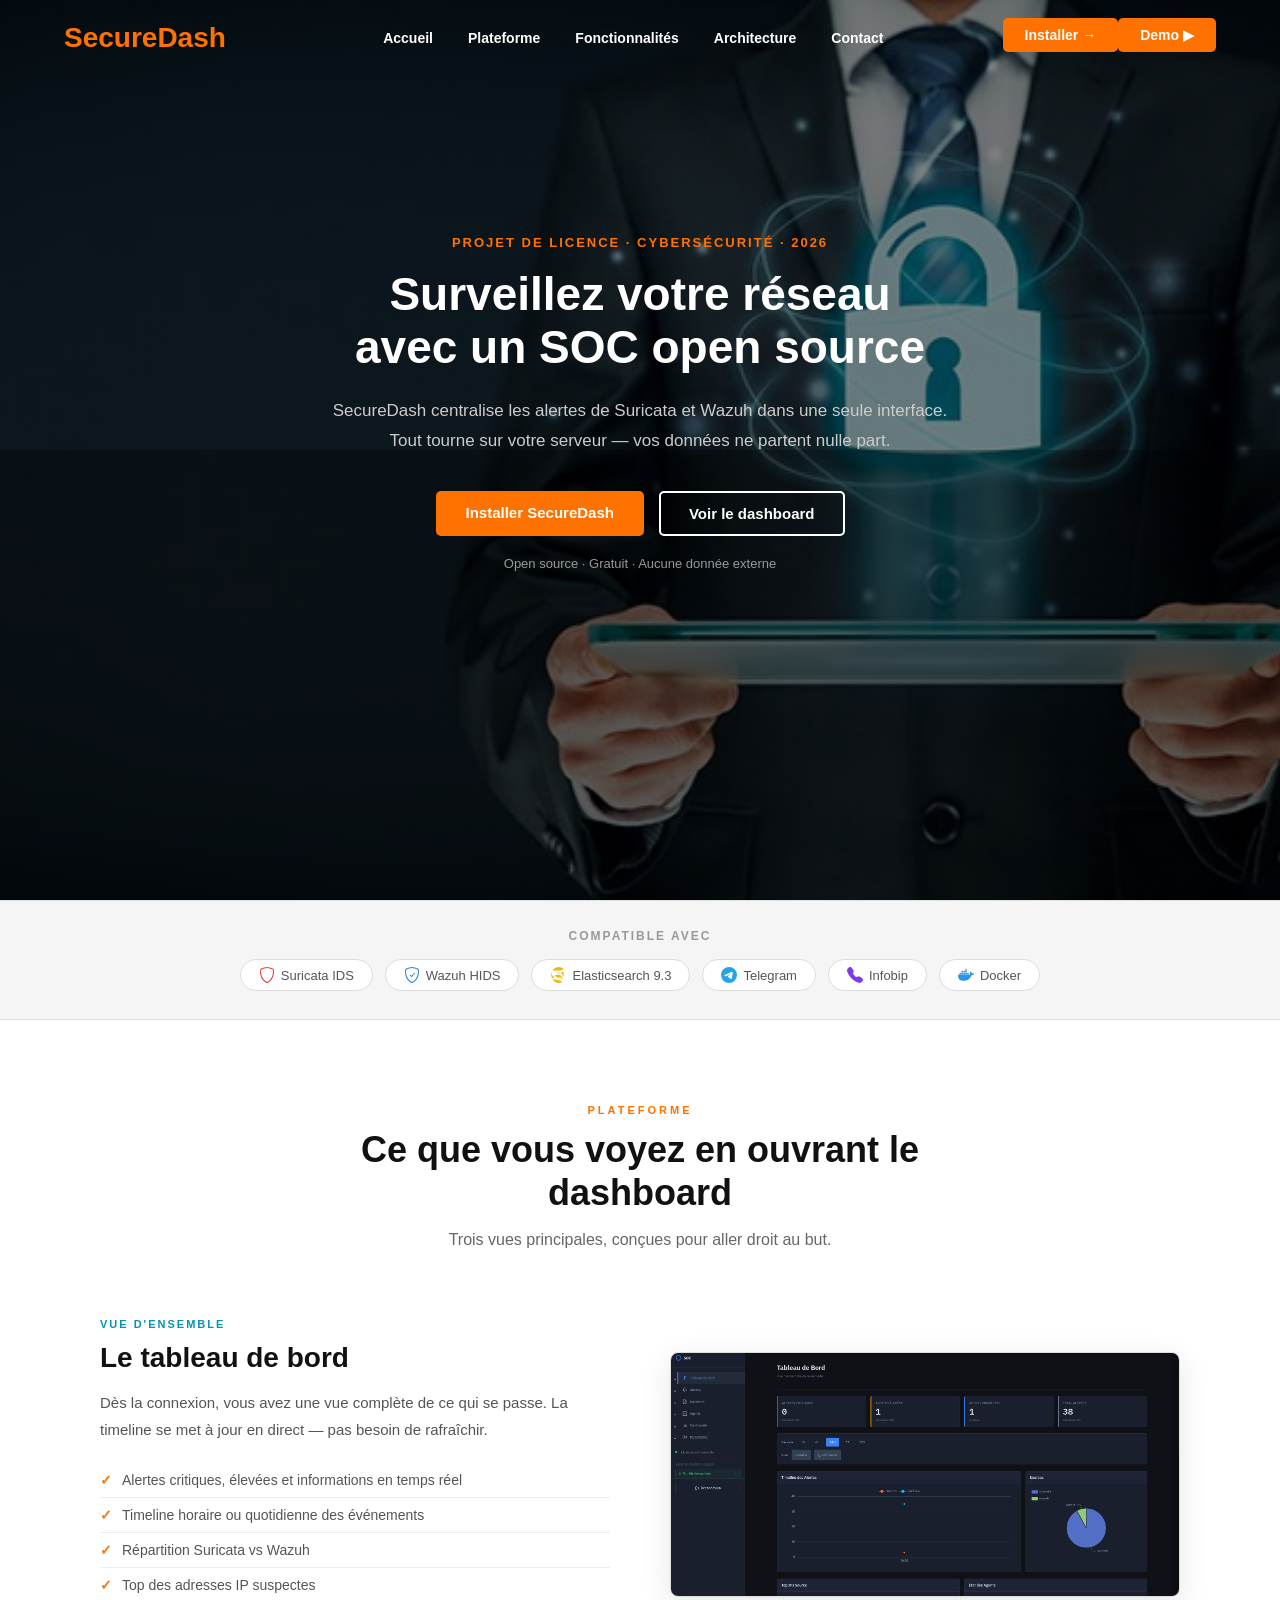
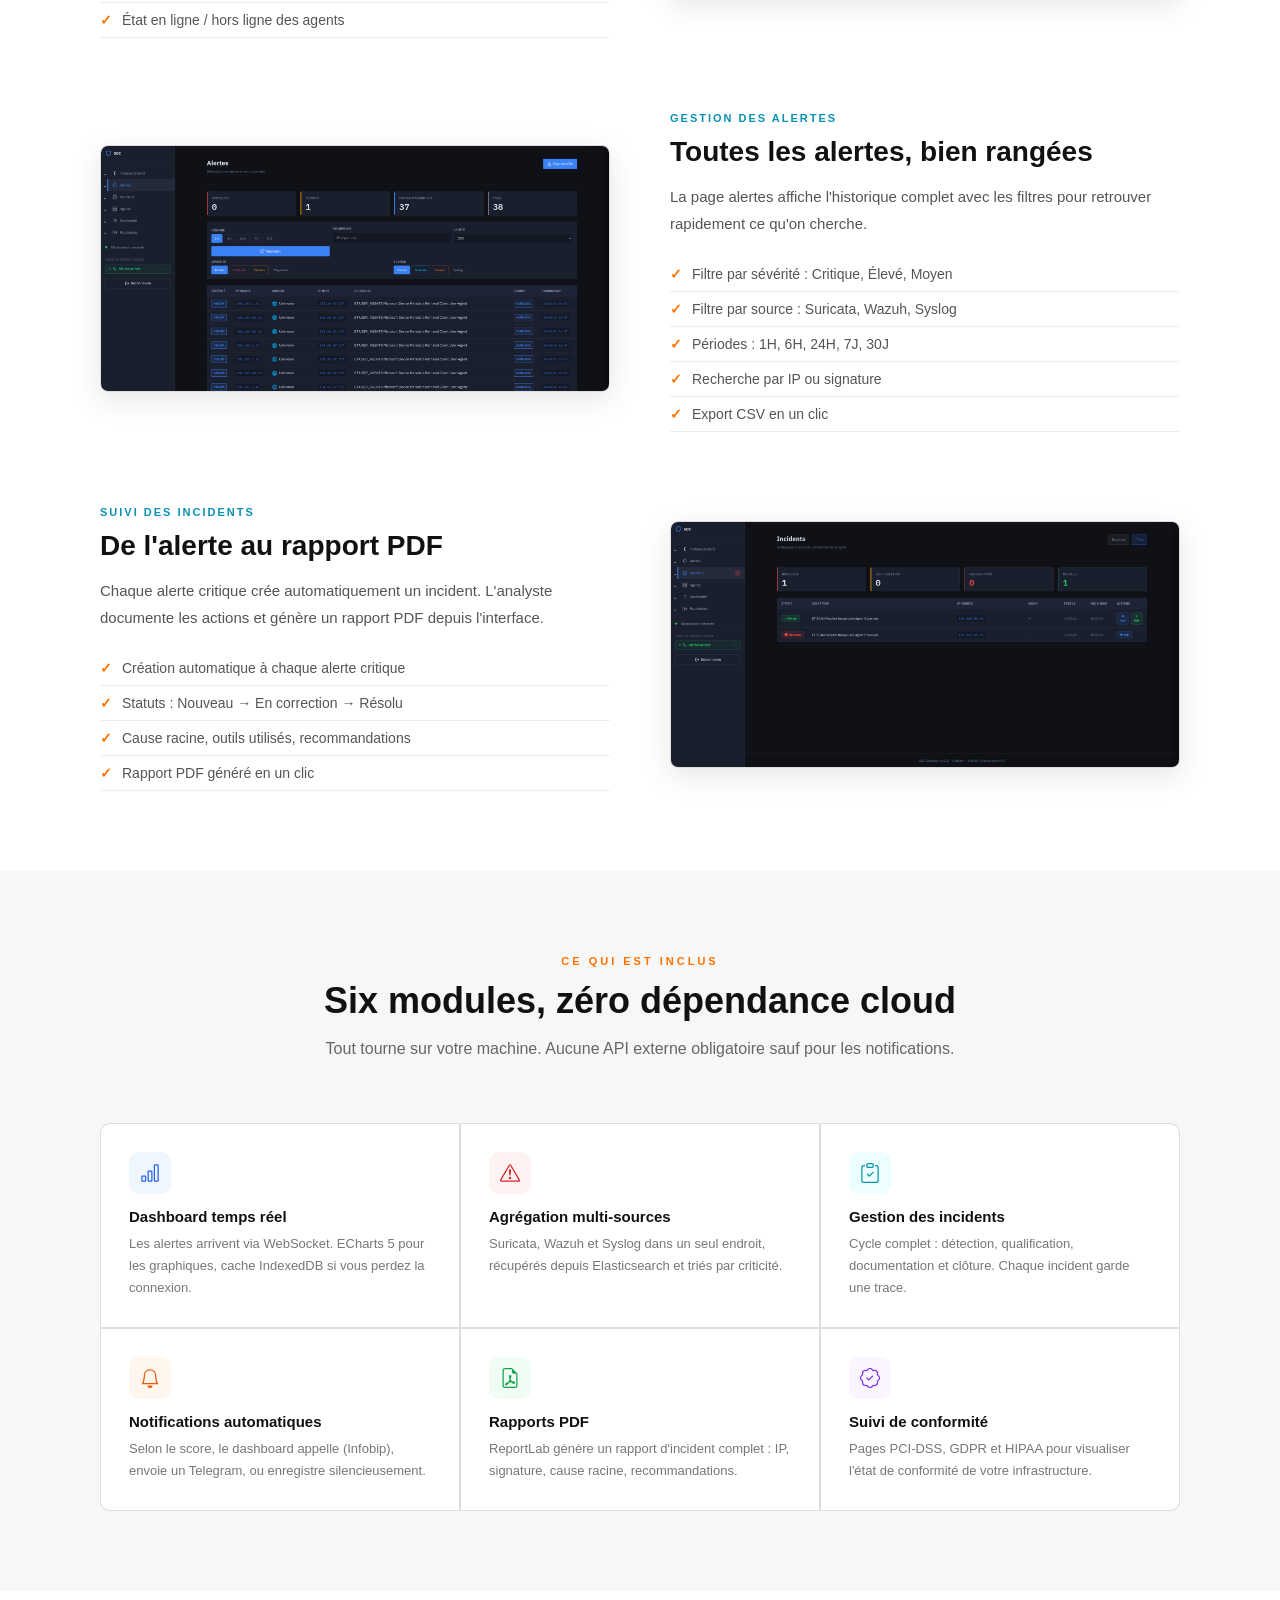
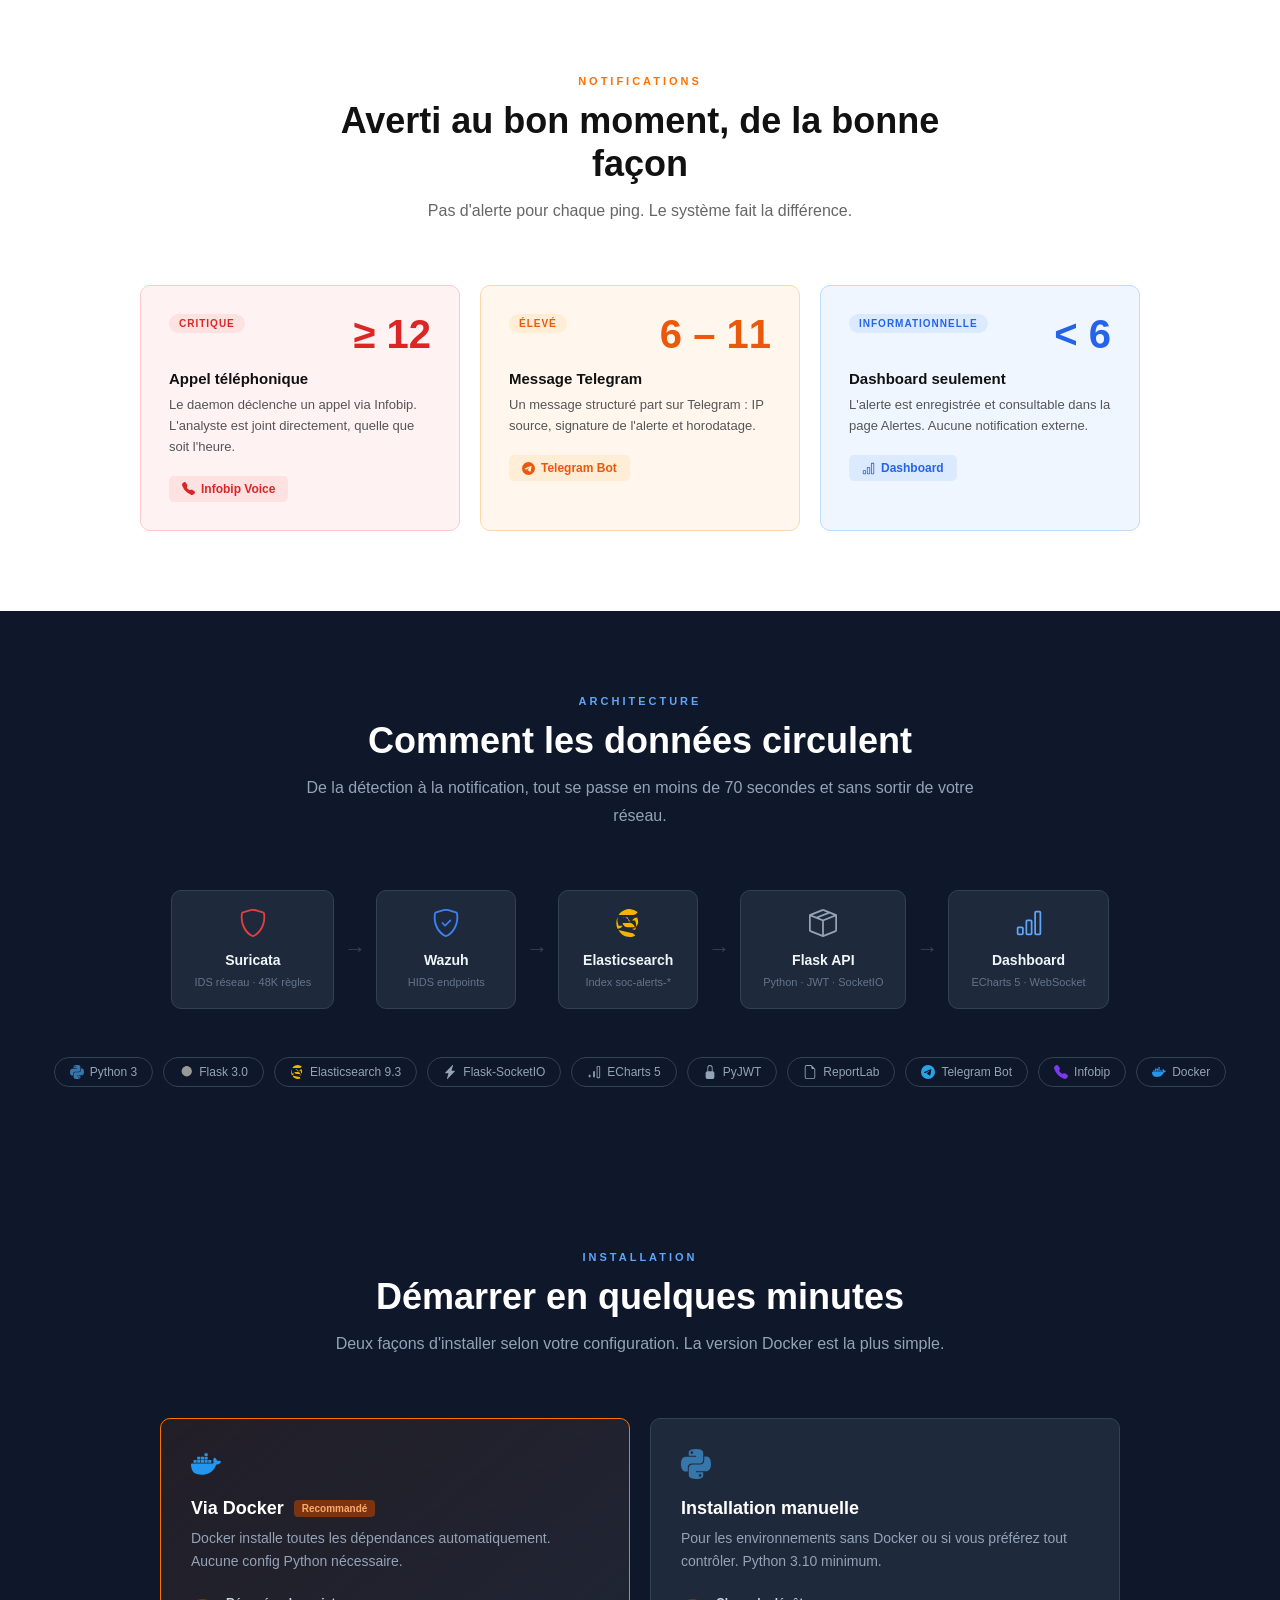
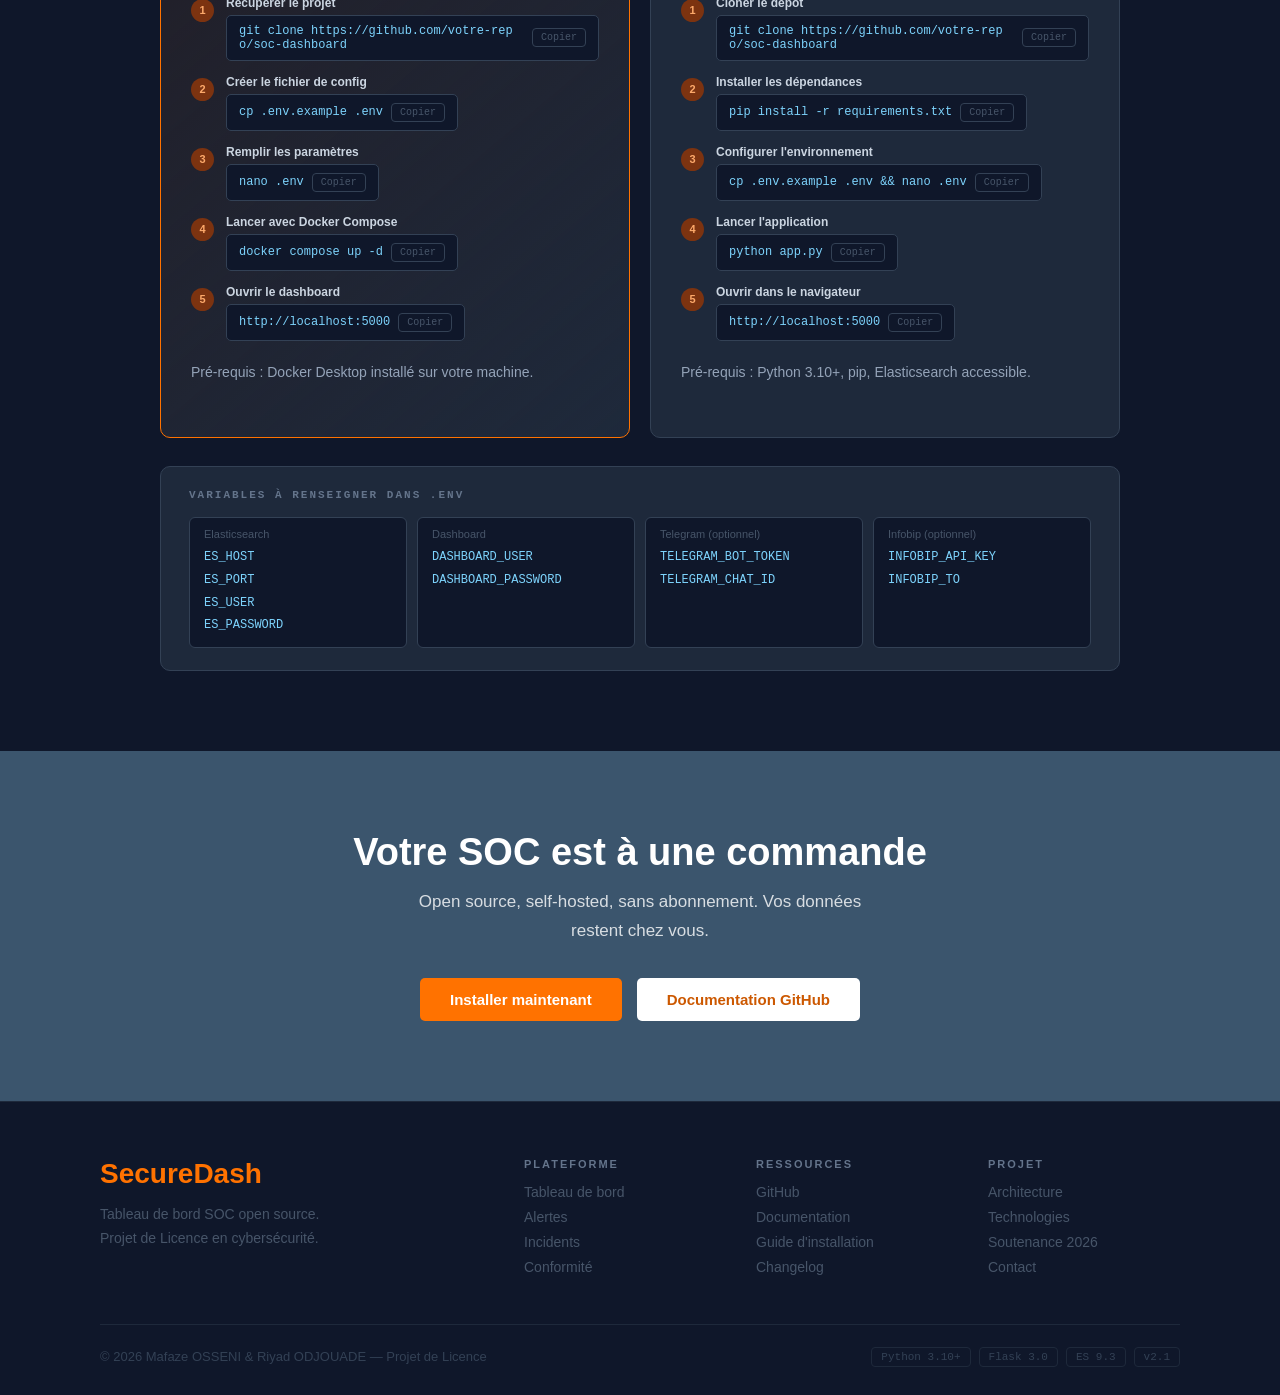
==== commit 2ffc5499: "mise à jour" ====
--- a/index.html
+++ b/index.html
@@ -16,6 +16,7 @@
             </div>
             <div class="menu">
                 <ul>
+                    <li><a href="#Accueil">Accueil</a></li>
                     <li><a href="#plateforme">Plateforme</a></li>
                     <li><a href="#fonctionnalites">Fonctionnalités</a></li>
                     <li><a href="#architecture">Architecture</a></li>
@@ -29,7 +30,7 @@
         </div>
 
         <div class="hero-content">
-            <p class="hero-label">Projet de Licence · Cybersécurité · 2026</p>
+            <p class="hero-label" id="Accueil">Projet de Licence · Cybersécurité · 2026</p>
             <h1 class="hero-titre">Surveillez votre réseau<br>avec un SOC open source</h1>
             <p class="hero-desc">
                 SecureDash centralise les alertes de Suricata et Wazuh dans une seule interface.<br>
